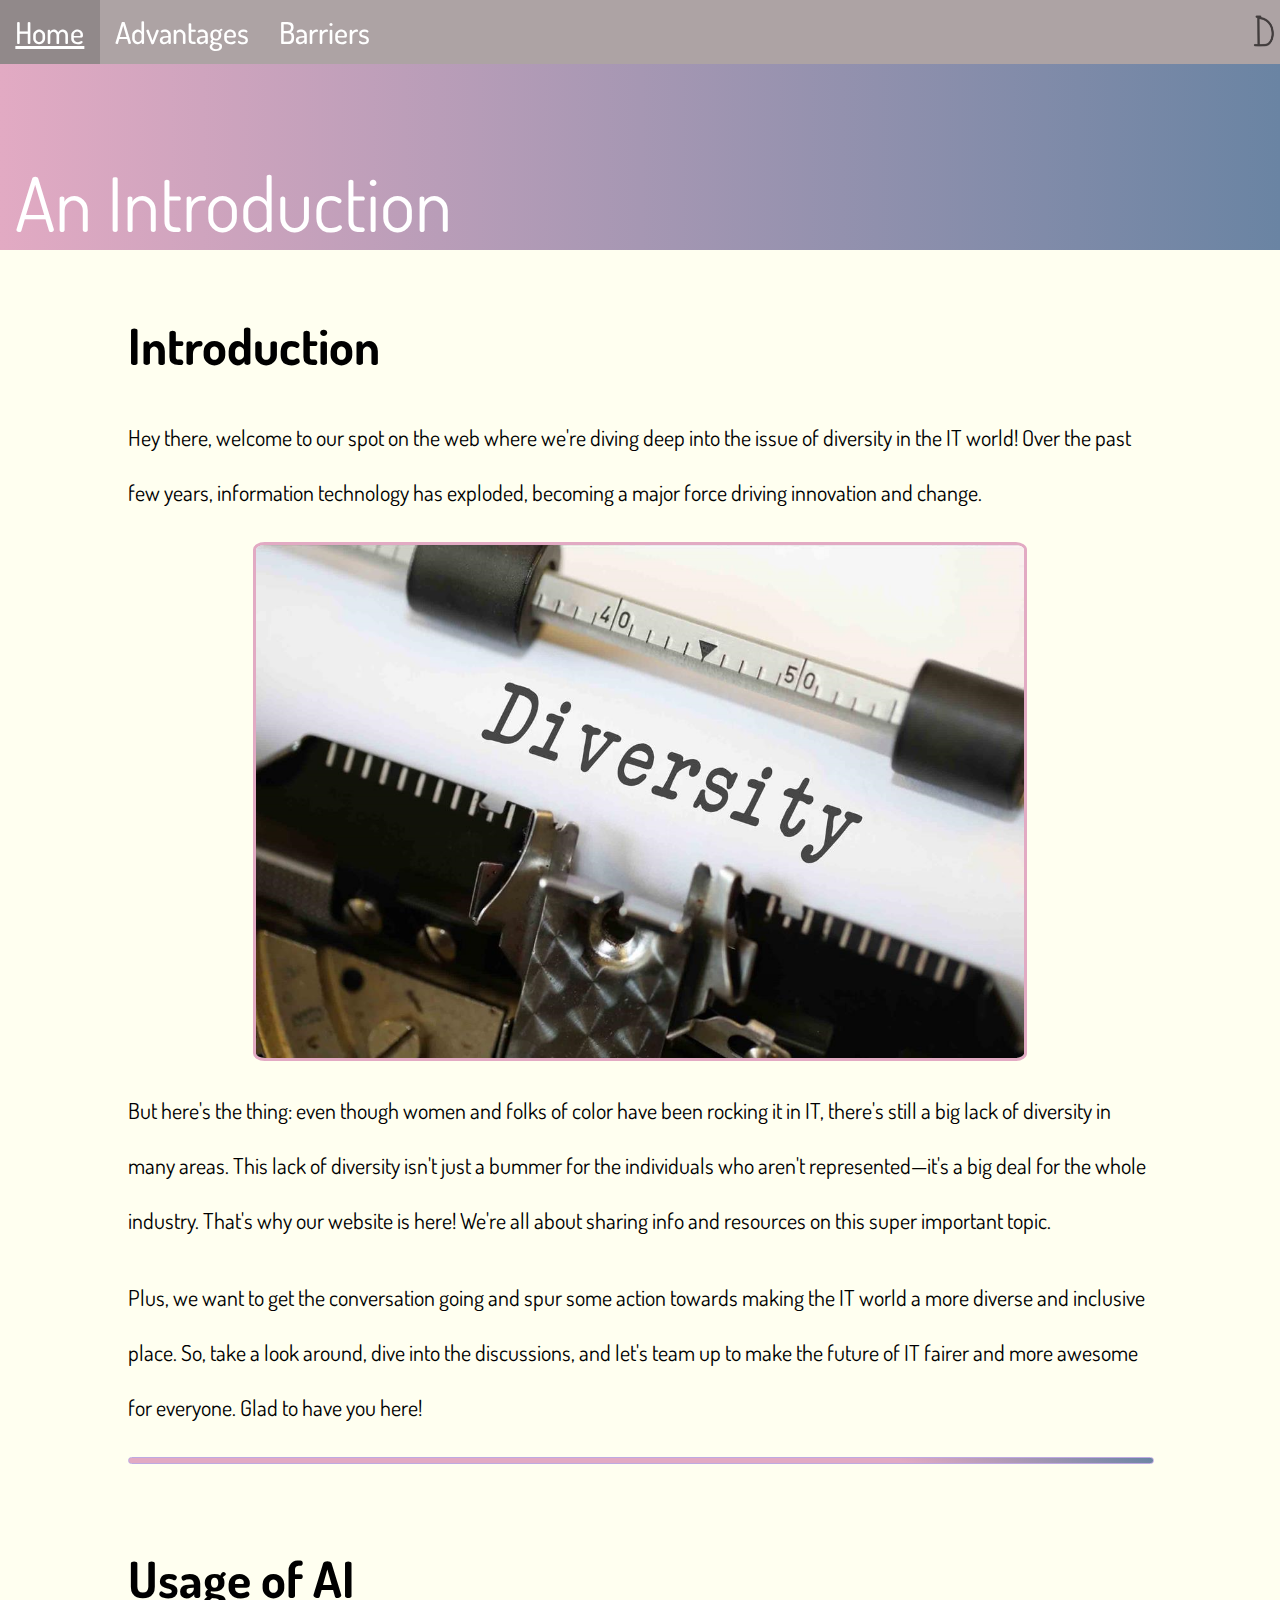
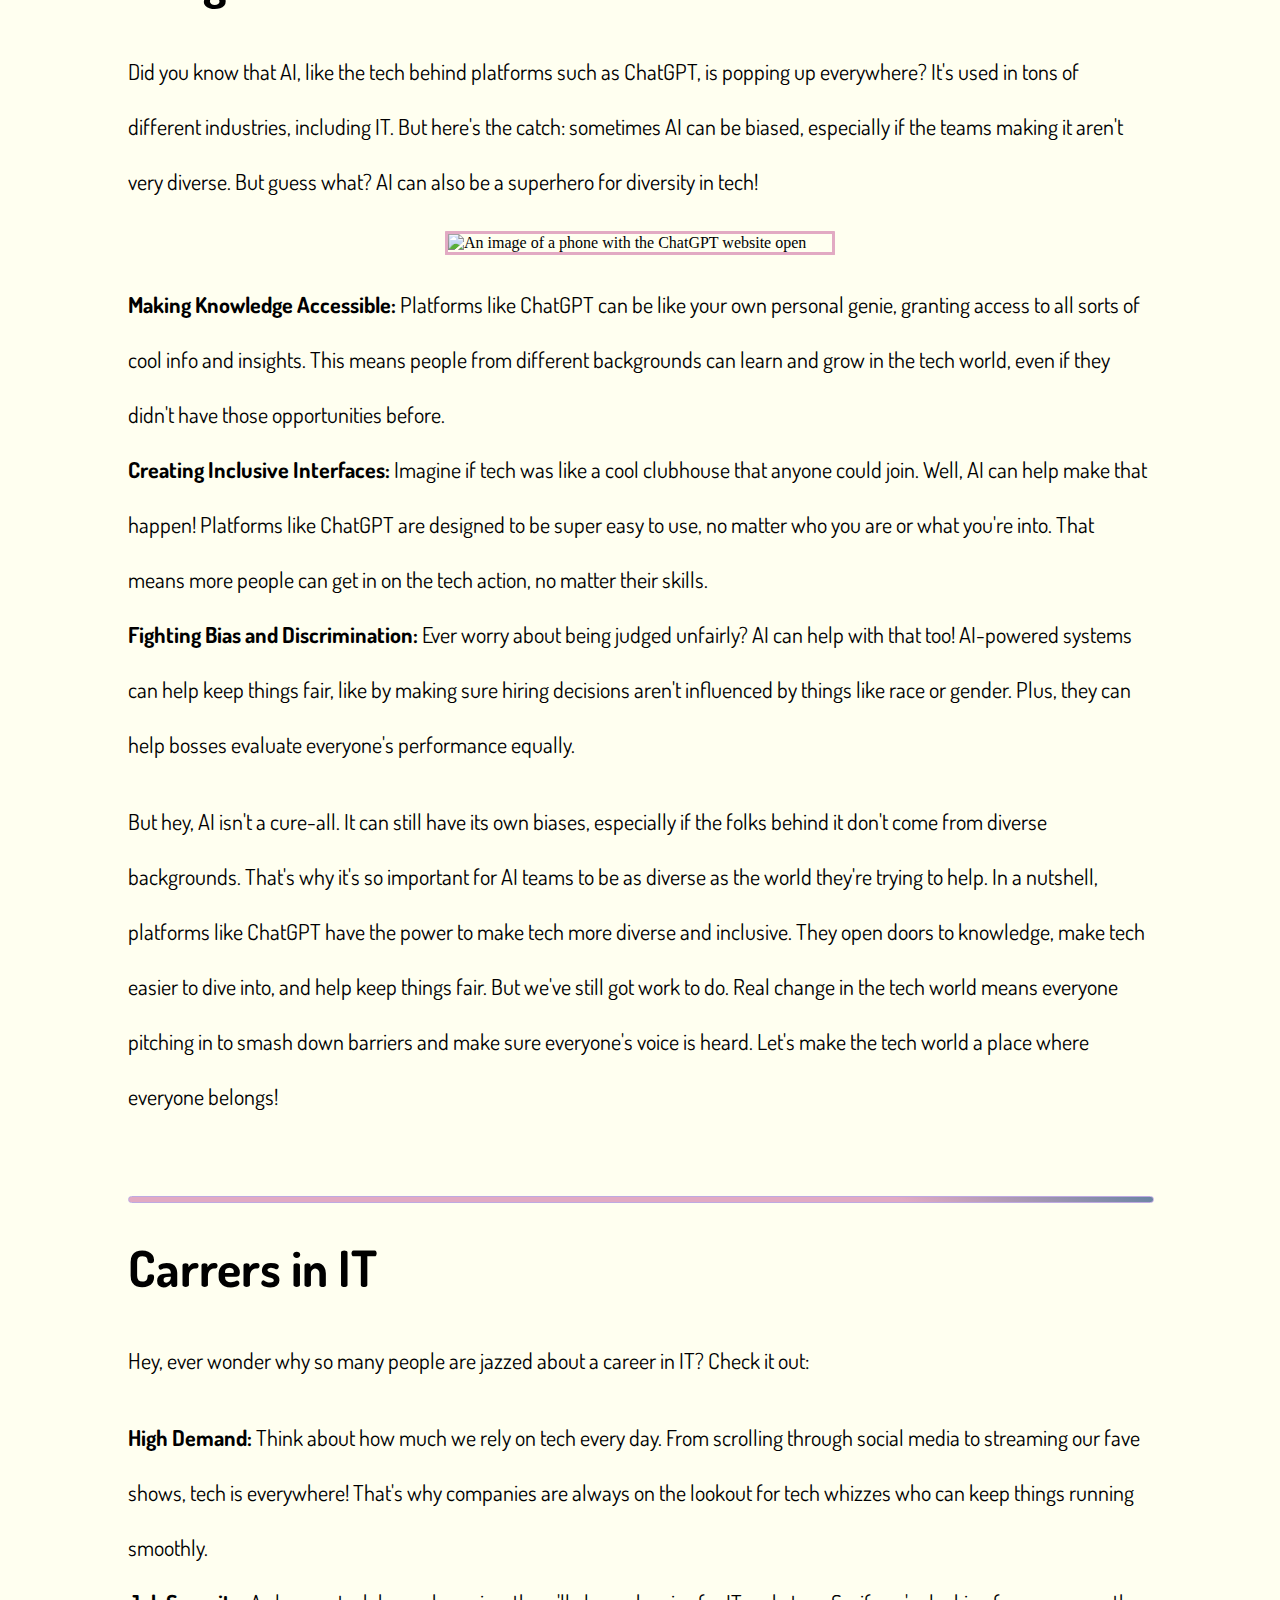
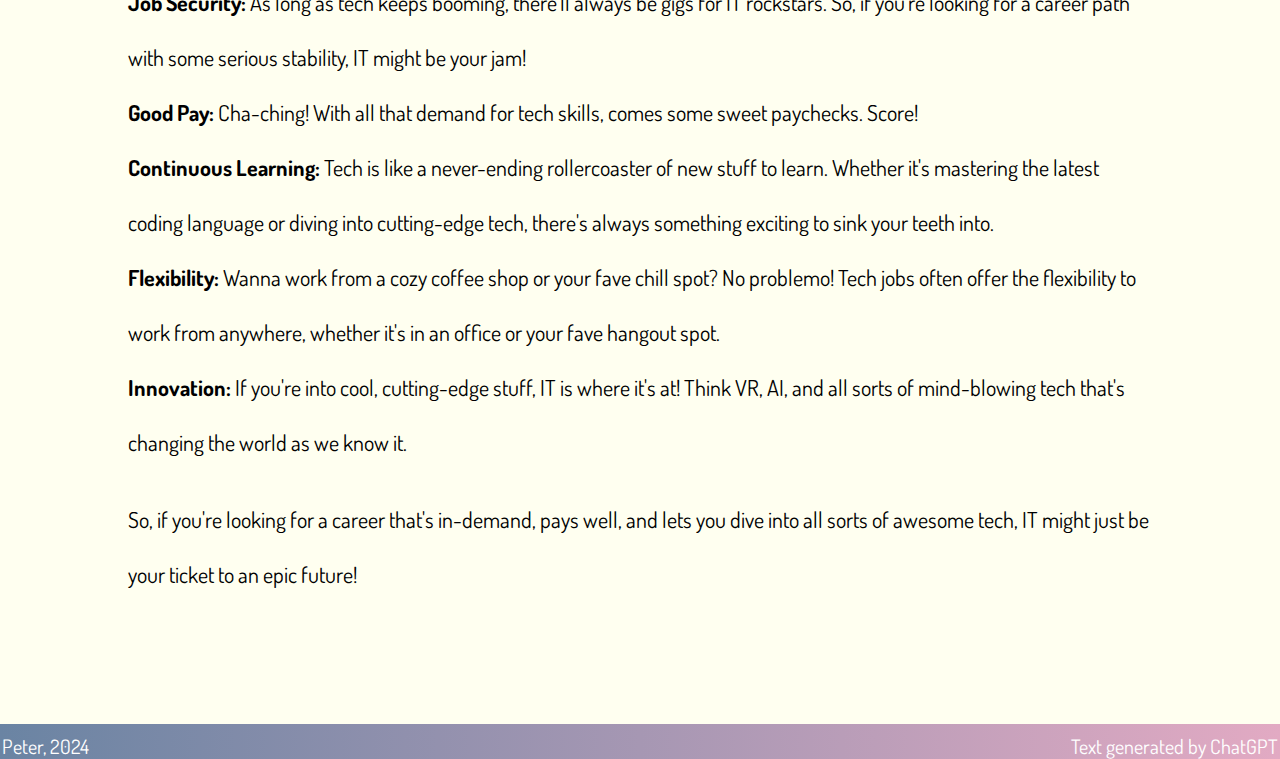
==== html/index.html @ 15fb4ce0 "Added some images" ====
<!DOCTYPE html>
<html lang="en">
<head>
    <meta charset="utf-8">
    <meta name="viewport" content="width=device-width, initial-scale=1">
    <title>Diversity</title>
    <meta name="description" content="Diversity in IT/Home Page">
    <link rel="stylesheet" href="https://cdnjs.cloudflare.com/ajax/libs/font-awesome/6.5.1/css/all.min.css">
    <link rel="stylesheet" href="https://cdnjs.cloudflare.com/ajax/libs/animate.css/4.1.1/animate.min.css">
    <link rel="stylesheet" href="../Lib/Hover-master/css/hover-min.css">
    <link rel="stylesheet" href="../css/index.css">
    <link rel="stylesheet" href="../css/navbar.css"> 
    <link rel="preconnect" href="https://fonts.googleapis.com">
    <link rel="preconnect" href="https://fonts.gstatic.com" crossorigin>
    <link href="https://fonts.googleapis.com/css2?family=Dosis:wght@200..800&display=swap" rel="stylesheet">
    <link rel="icon" type="image/x-icon" href="../images/Logo.png">
</head>
<body>
    <input id="open-nav" type="checkbox">
    <ul id="navbar">
        <li class="hvr-rectangle-out"><a class="active" href="#">Home</a></li>
        <li class="hvr-rectangle-out"><a href="advantages.html">Advantages</a></li>
        <li class="hvr-rectangle-out"><a href="barriers.html">Barriers</a></li>
        <li><img class="logo" alt="logo" src="../images/Logo.png"></li>
    </ul>
    <label for="open-nav" class="nav-btn"><i class="fa-solid fa-bars hamburger-icon"></i></label>
    <a href="#"><i class="fa-solid fa-arrows-up-to-line top-btn"></i></a>
    <div class="hero">
        <span class="hero-text">An Introduction</span>
    </div>
    <div class="text">
        <div class="intro">
            <h1>Introduction</h1>
            <p>Hey there, welcome to our spot on the web where we're diving deep into the issue of diversity in the IT world! 
            Over the past few years, information technology has exploded, becoming a major force driving innovation and change.</p> 
            <img src="../images/diversity.png" class="img1" alt="Typewriter with a piece of paper that has the words Diversity printed on it">
            <p>
            But here's the thing: even though women and folks of color have been rocking it in IT, there's still a big lack of diversity in many areas. This lack of diversity isn't just a bummer for the individuals who aren't represented—it's a big deal for the whole industry. That's why our website is here! We're all about sharing info and resources on this super important topic. 
            </p>
            <p>
            Plus, we want to get the conversation going and spur some action towards making the IT world a more diverse and inclusive place. 
            So, take a look around, dive into the discussions, and let's team up to make the future of IT fairer and more awesome for everyone. Glad to have you here!</p>
        </div>  
        <div class="sepline"></div>
        <div class="p2">
            <img src="../images/chat_gpt.jpg" class="img2" alt="An image of a phone with the ChatGPT website open">
            <div class="p2text">
                <h1>Usage of AI</h1>
                <p>Did you know that AI, like the tech behind platforms such as ChatGPT, is popping up everywhere? It's used in tons of different industries, including IT. But here's the catch: sometimes AI can be biased, especially if the teams making it aren't very diverse. But guess what? AI can also be a superhero for diversity in tech!
                </p>
                <img src="../images/chat_gpt.jpg" class="img2text" alt="An image of a phone with the ChatGPT website open">
                <p>
                <b>Making Knowledge Accessible:</b> Platforms like ChatGPT can be like your own personal genie, granting access to all sorts of cool info and insights. This means people from different backgrounds can learn and grow in the tech world, even if they didn't have those opportunities before.<br>
                <b>Creating Inclusive Interfaces:</b> Imagine if tech was like a cool clubhouse that anyone could join. Well, AI can help make that happen! Platforms like ChatGPT are designed to be super easy to use, no matter who you are or what you're into. That means more people can get in on the tech action, no matter their skills.<br>
                <b>Fighting Bias and Discrimination:</b> Ever worry about being judged unfairly? AI can help with that too! AI-powered systems can help keep things fair, like by making sure hiring decisions aren't influenced by things like race or gender. Plus, they can help bosses evaluate everyone's performance equally.
                </p>
                <p>
                But hey, AI isn't a cure-all. It can still have its own biases, especially if the folks behind it don't come from diverse backgrounds. That's why it's so important for AI teams to be as diverse as the world they're trying to help.
                In a nutshell, platforms like ChatGPT have the power to make tech more diverse and inclusive. They open doors to knowledge, make tech easier to dive into, and help keep things fair. But we've still got work to do. Real change in the tech world means everyone pitching in to smash down barriers and make sure everyone's voice is heard. Let's make the tech world a place where everyone belongs!
                </p>
            </div>
        </div>
        <div class="sepline"></div>
        <div class="p3">
            <h1>Carrers in IT</h1>
            <p>Hey, ever wonder why so many people are jazzed about a career in IT? Check it out:
            </p>
            <p>
            <b>High Demand:</b> Think about how much we rely on tech every day. From scrolling through social media to streaming our fave shows, tech is everywhere! That's why companies are always on the lookout for tech whizzes who can keep things running smoothly.<br>
            <b>Job Security:</b> As long as tech keeps booming, there'll always be gigs for IT rockstars. So, if you're looking for a career path with some serious stability, IT might be your jam!<br>
            <b>Good Pay:</b> Cha-ching! With all that demand for tech skills, comes some sweet paychecks. Score!<br>
            <b>Continuous Learning:</b> Tech is like a never-ending rollercoaster of new stuff to learn. Whether it's mastering the latest coding language or diving into cutting-edge tech, there's always something exciting to sink your teeth into.<br>
            <b>Flexibility:</b> Wanna work from a cozy coffee shop or your fave chill spot? No problemo! Tech jobs often offer the flexibility to work from anywhere, whether it's in an office or your fave hangout spot.<br>
            <b>Innovation:</b> If you're into cool, cutting-edge stuff, IT is where it's at! Think VR, AI, and all sorts of mind-blowing tech that's changing the world as we know it.
            </p>
            <p>
            So, if you're looking for a career that's in-demand, pays well, and lets you dive into all sorts of awesome tech, IT might just be your ticket to an epic future!
            </p>
        </div>
    </div>
    <div class="footer">
        <span class="footertxt">Peter, 2024</span>
        <span class="footertxt">Text generated by ChatGPT</span>
    </div>
<script src="../js/navbar.js"></script>
<script src="../js/back.js"></script>
</body>
</html>
---- css/index.css ----
body, html {
    margin: 0;
    scroll-behavior: smooth;
    overflow-x: hidden;
    background-color: #FFFFF0;
    @media (width >= 1000px) {
        padding-top: 0;
    }
}

/* Hero Banner */
.hero {
    display: flex;
    width: 100%;
    margin-bottom: 30px;
    height: 250px;
    background: rgb(226,170,195);
    background: linear-gradient(90deg, rgba(226,170,195,1) 0%, rgba(106,132,163,1) 100%);
    @media (width < 1000px) {
        height: 150px;
    }
}

.hero-text {
    align-self: flex-end;
    margin-left: 15px;
    font-size: 75px;
    font-family: 'Dosis', sans-serif;
    color: white; 
    @media (width < 1000px) {
        font-size: 60px;
    }
}
/* Hero Banner */

.text {
    display: flex;
    flex-direction: column;
    margin-left: 10vw;
    margin-right: 10vw;
    @media (width < 1000px) {
        margin-left: 5vw;
        margin-right: 5vw;
    }
}

.sepline {
    width: 100%;
    height: 5px;
    background: rgb(226,170,195);
    background: linear-gradient(20deg, rgba(226,170,195,1) 0%, rgba(226,170,195,1) 75%, rgba(106,132,163,1) 100%);
    border-width: 1px;
    border-style: solid;
    border-color: rgb(190, 170, 226);
    border-radius: 5px;
}

h1 {
    font-size: 50px;
    font-family: 'Dosis', sans-serif;
    font-weight: 700;
}

p {
    font-size: 22px;
    font-family: 'Dosis', sans-serif;
    line-height: 2.5;
}

.img1 {
    display: block;
    margin: 0 auto;
    width: 60vw;
    border-width: 3px;
    border-style: solid;
    border-color: rgb(226,170,195);
    border-radius: 1.5%;
    @media (width < 1000px) {
        width: 80vw;
    }
}

.p2 {
    display: flex;
    flex-direction: row;
    margin: 50px 0;
}

.img2 {
    background-size: cover;
    width: auto;
    height: 40vw;
    margin: auto 50px auto 0;
    border-width: 3px;
    border-style: solid;
    border-color: rgb(226,170,195);
    border-radius: 1.5%;
    visibility: visible;
    @media (width < 1500px) {
        display: none;
    }
}

.img2text {
    display: none;
    margin: 0 auto;
    width: 30vw;
    border-width: 3px;
    border-style: solid;
    border-color: rgb(226,170,195);
    border-radius: 1.5%;
    @media (width < 1500px) {
        display: block;
    }
    @media (width < 1000px) {
        width: 50vw;
    }
}


/* Top Button */
.top-btn {
    display: block;
    position: fixed;
    color: rgb(126, 124, 124);
    font-size: 30px;
    right: 0;
    bottom: 0;
    opacity: 0;
    margin-bottom: 20px;
    margin-right: 20px;
    pointer-events: none;
    transition: opacity 0.2s ease;
}
/* Top Button */

/* Footer */
.footer {
    display: flex;
    bottom: 0;
    margin-top: 100px;
    width: 100%;
    height: 35px;
    background: rgb(226,170,195);
    background: linear-gradient(270deg, rgba(226,170,195,1) 0%, rgba(106,132,163,1) 100%);
    @media (width < 1000px) {
        height: 30px;
    } 
}

.footertxt {
    align-self: flex-end;
    color: white;
    margin-left: 2px;
    font-size: 20px;
    font-family: 'Dosis', sans-serif;
}

.footertxt:nth-child(2) {
    margin-left: auto;
    margin-right: 2px;
}
/* Footer */
---- css/navbar.css ----
/* Navbar */
ul {
    display: flex;
    list-style-type: none;
    margin: 0;
    padding: 0;
    overflow: hidden;
    background-color: #ada3a4;
    position: fixed;
    top: 0;
    width: 100%;
    height: auto;
    font-size: 30px;
    font-weight: 500;
    font-family: 'Dosis', sans-serif;
    transition: font 0.4s ease, background-color 0.4s ease;
    @media (width < 1000px) {
        display: block;
        list-style-type: none;
        margin: 0;
        padding: 0;
        width: 200px;
        position: fixed;
        height: 100%;
        overflow: hidden;
        font-size: 30px;
        transition: width 0.2s ease;
    }
}

#open-nav {
    display: none;
}

@media (width < 1000px) {
    #open-nav:checked ~ ul {
        width: 0;
    }
}

li {
    float: left;
    @media (width < 1000px) {
        float: none;
    }
}

/* Navbar Hover Colour Fix */
li.hvr-rectangle-out {
    background: transparent;
    display: block;
}

li.hvr-rectangle-out:before {
    background: #91898a;
}
/* Navbar Hover Colour Fix */
  
li a {
    display: block;
    color: white;
    text-align: center;
    text-decoration: none;
    padding: 1vw 1.2vw;
    transition: padding 0.4s ease, color 0.4s ease, background-color 0.4s ease;
    @media (width < 1000px) {
        padding: 16px 8px;
    }
}

li a.active {
    text-decoration: underline;
}

ul.shrink {
    background-color: rgb(173, 163, 164, 0.8);
    font-size: 25px;
    width: 100%;
    height: auto;
    li a {
        padding: 0.6vw 0.8vw;
    }
    /* Navbar Hover Colour Fix */
    li.hvr-rectangle-out {
        background: transparent;
        display: block;
    }
    
    li.hvr-rectangle-out:before {
        background: #dfcdcd;
    }
    /* Navbar Hover Colour Fix */
}

.nav-btn {
    display: none;
    @media (width < 1000px){
        display: block;
        color: white;
        position: fixed; 
        right: 0;
        margin-top: -3px;
        padding: 2vw;
        font-size: 30px;
        transition: color 0.7s ease;
        cursor: pointer;
    }
  }

  .hamburger-icon {
    @media (width < 1000px) {
        animation: backInRight;
        animation-duration: 0.5s;       
    }
}

li:nth-child(4) {
    align-self: center;
    margin-top: 5px;
    margin-left: auto;
    @media (width < 1000px){
        width: 0;
    }
}

.logo {
    width: 2.5vw;
}
/* Navbar */
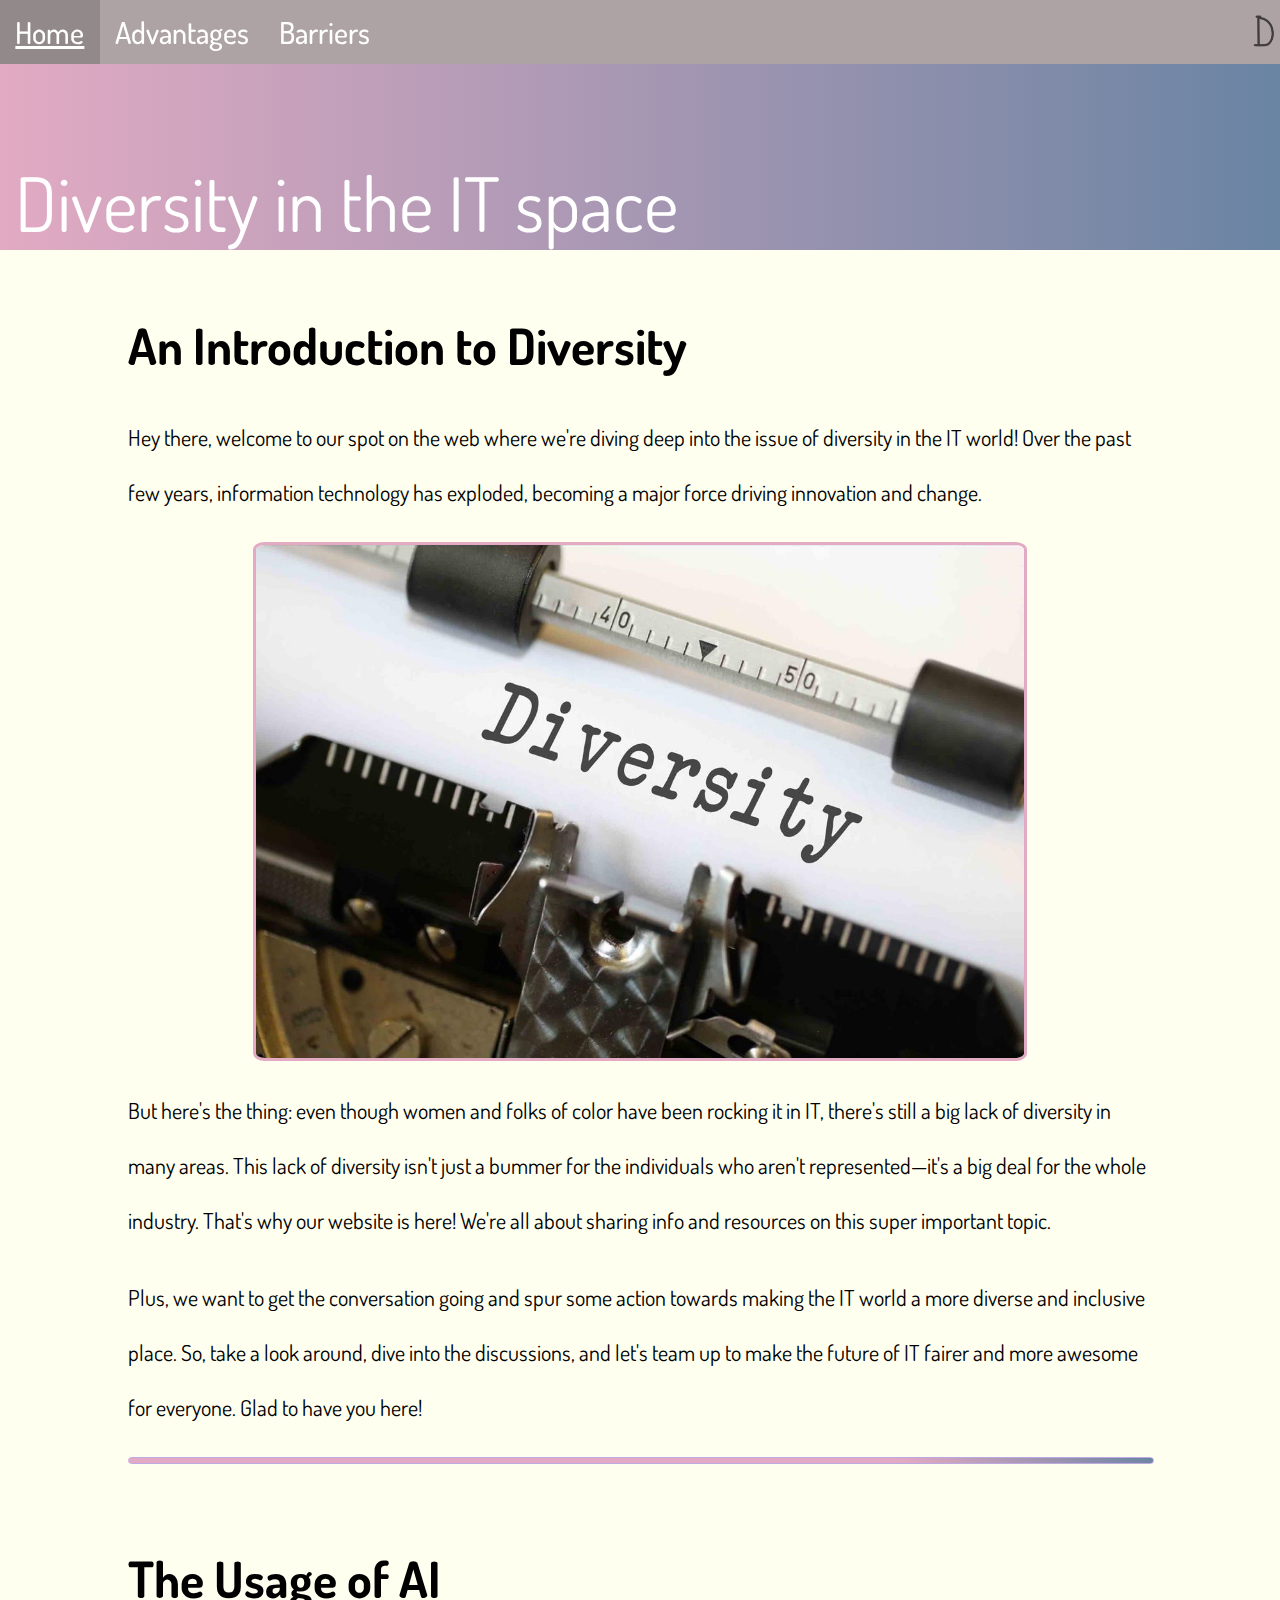
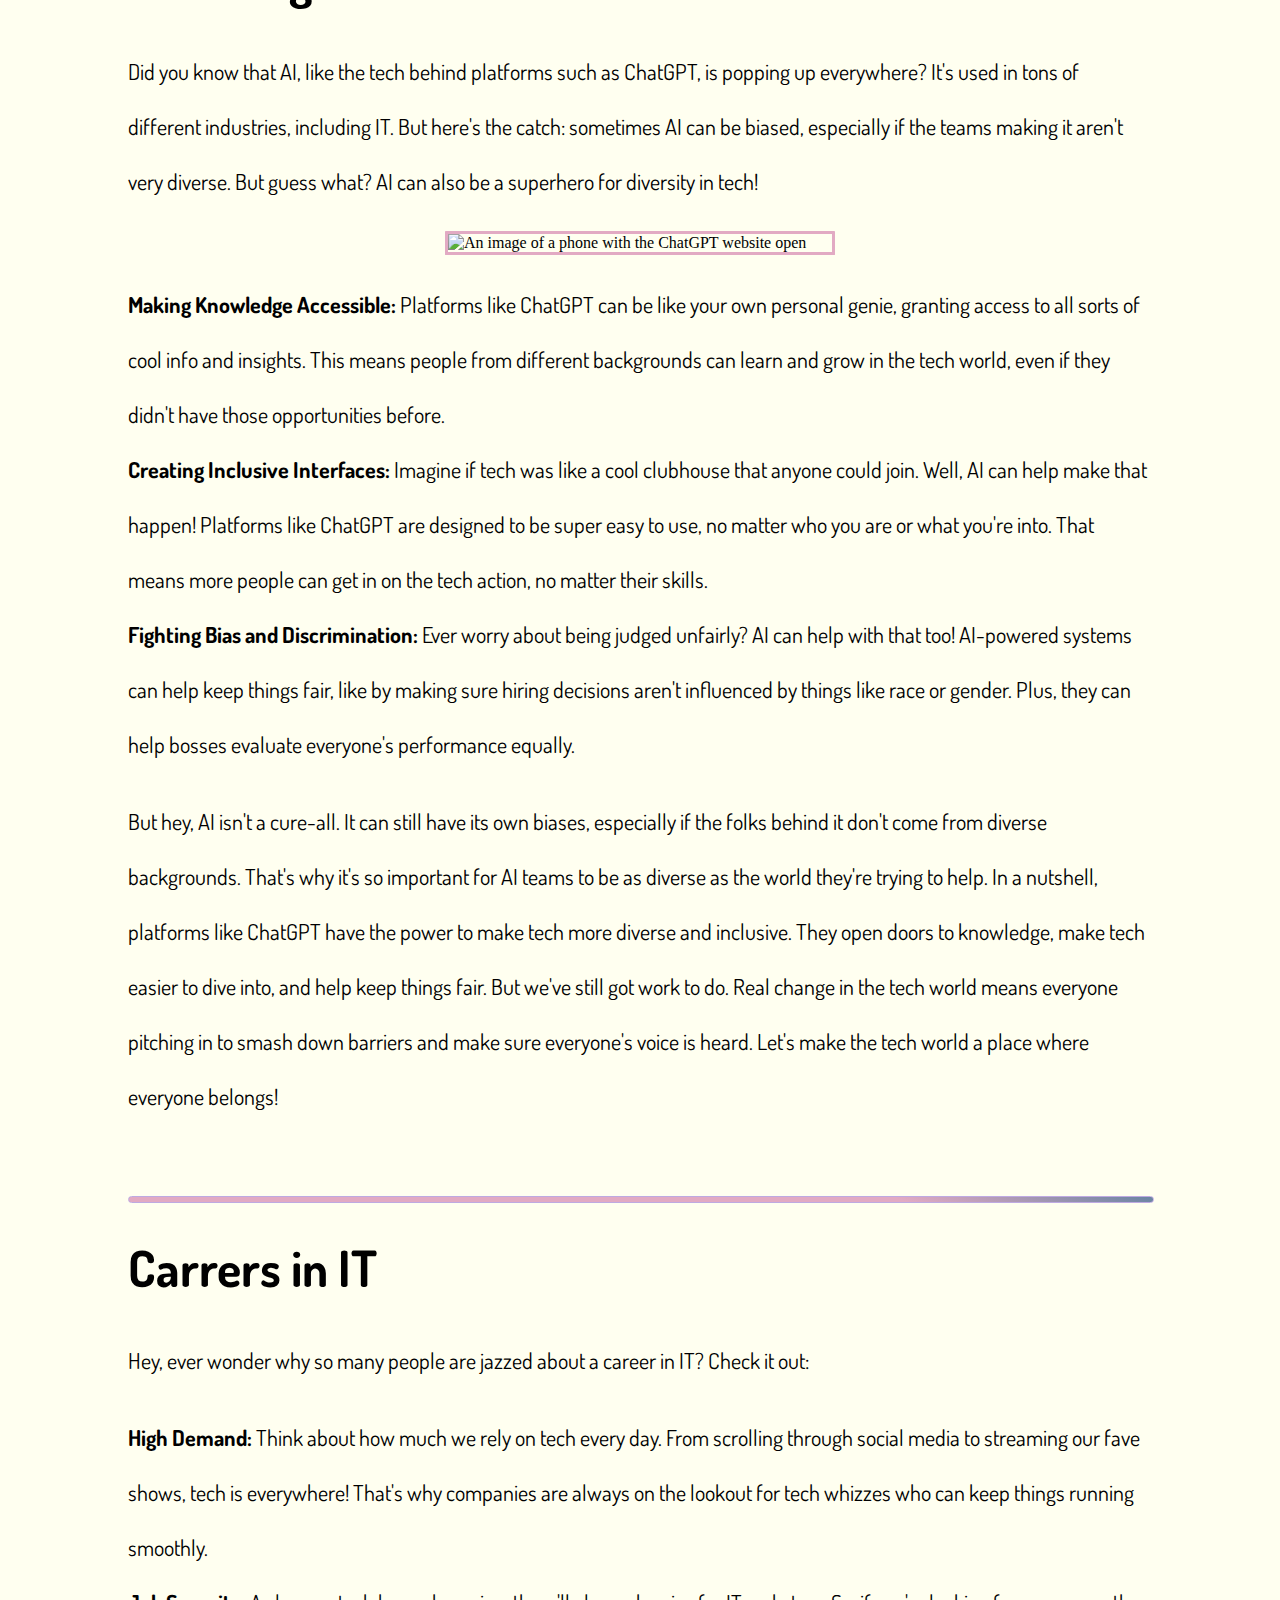
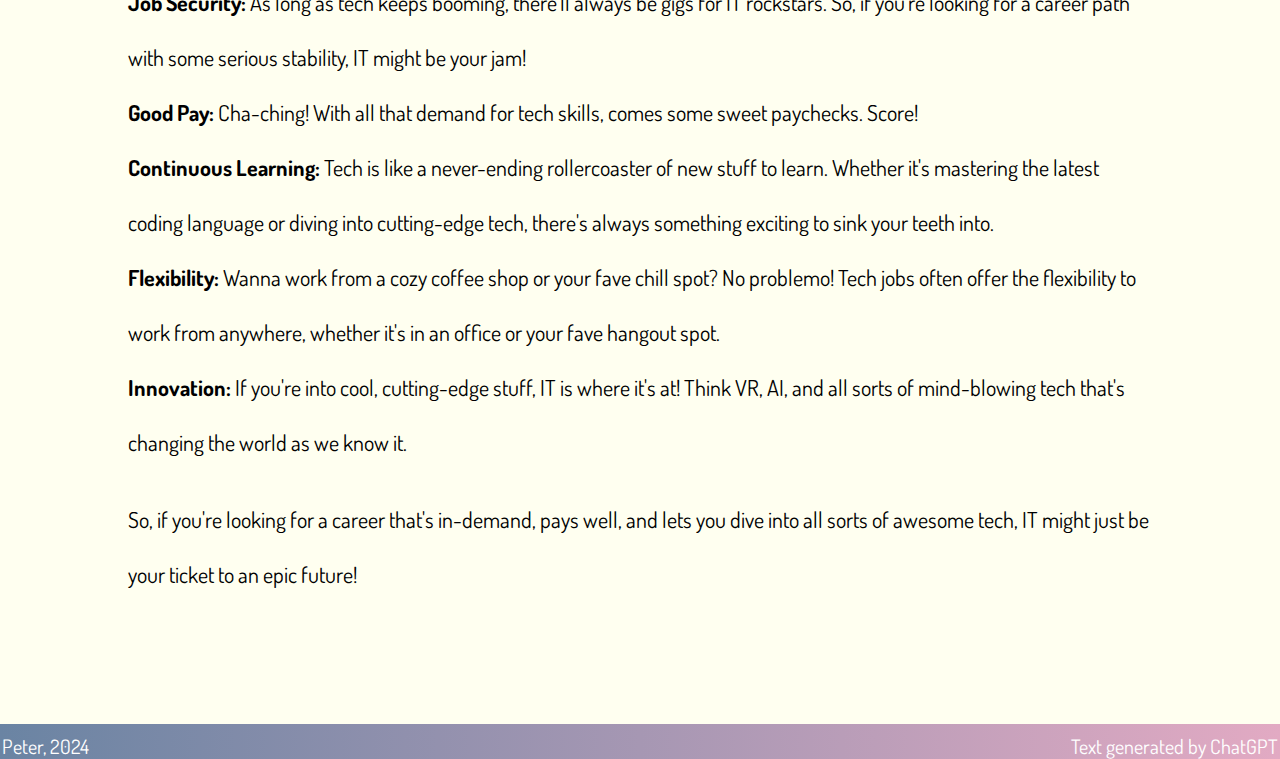
==== commit 023eefbf: "Made the headings more clear" ====
--- a/html/index.html
+++ b/html/index.html
@@ -26,11 +26,11 @@
     <label for="open-nav" class="nav-btn"><i class="fa-solid fa-bars hamburger-icon"></i></label>
     <a href="#"><i class="fa-solid fa-arrows-up-to-line top-btn"></i></a>
     <div class="hero">
-        <span class="hero-text">An Introduction</span>
+        <span class="hero-text">Diversity in the IT space</span>
     </div>
     <div class="text">
         <div class="intro">
-            <h1>Introduction</h1>
+            <h1>An Introduction to Diversity</h1>
             <p>Hey there, welcome to our spot on the web where we're diving deep into the issue of diversity in the IT world! 
             Over the past few years, information technology has exploded, becoming a major force driving innovation and change.</p> 
             <img src="../images/diversity.png" class="img1" alt="Typewriter with a piece of paper that has the words Diversity printed on it">
@@ -45,7 +45,7 @@
         <div class="p2">
             <img src="../images/chat_gpt.jpg" class="img2" alt="An image of a phone with the ChatGPT website open">
             <div class="p2text">
-                <h1>Usage of AI</h1>
+                <h1>The Usage of AI</h1>
                 <p>Did you know that AI, like the tech behind platforms such as ChatGPT, is popping up everywhere? It's used in tons of different industries, including IT. But here's the catch: sometimes AI can be biased, especially if the teams making it aren't very diverse. But guess what? AI can also be a superhero for diversity in tech!
                 </p>
                 <img src="../images/chat_gpt.jpg" class="img2text" alt="An image of a phone with the ChatGPT website open">
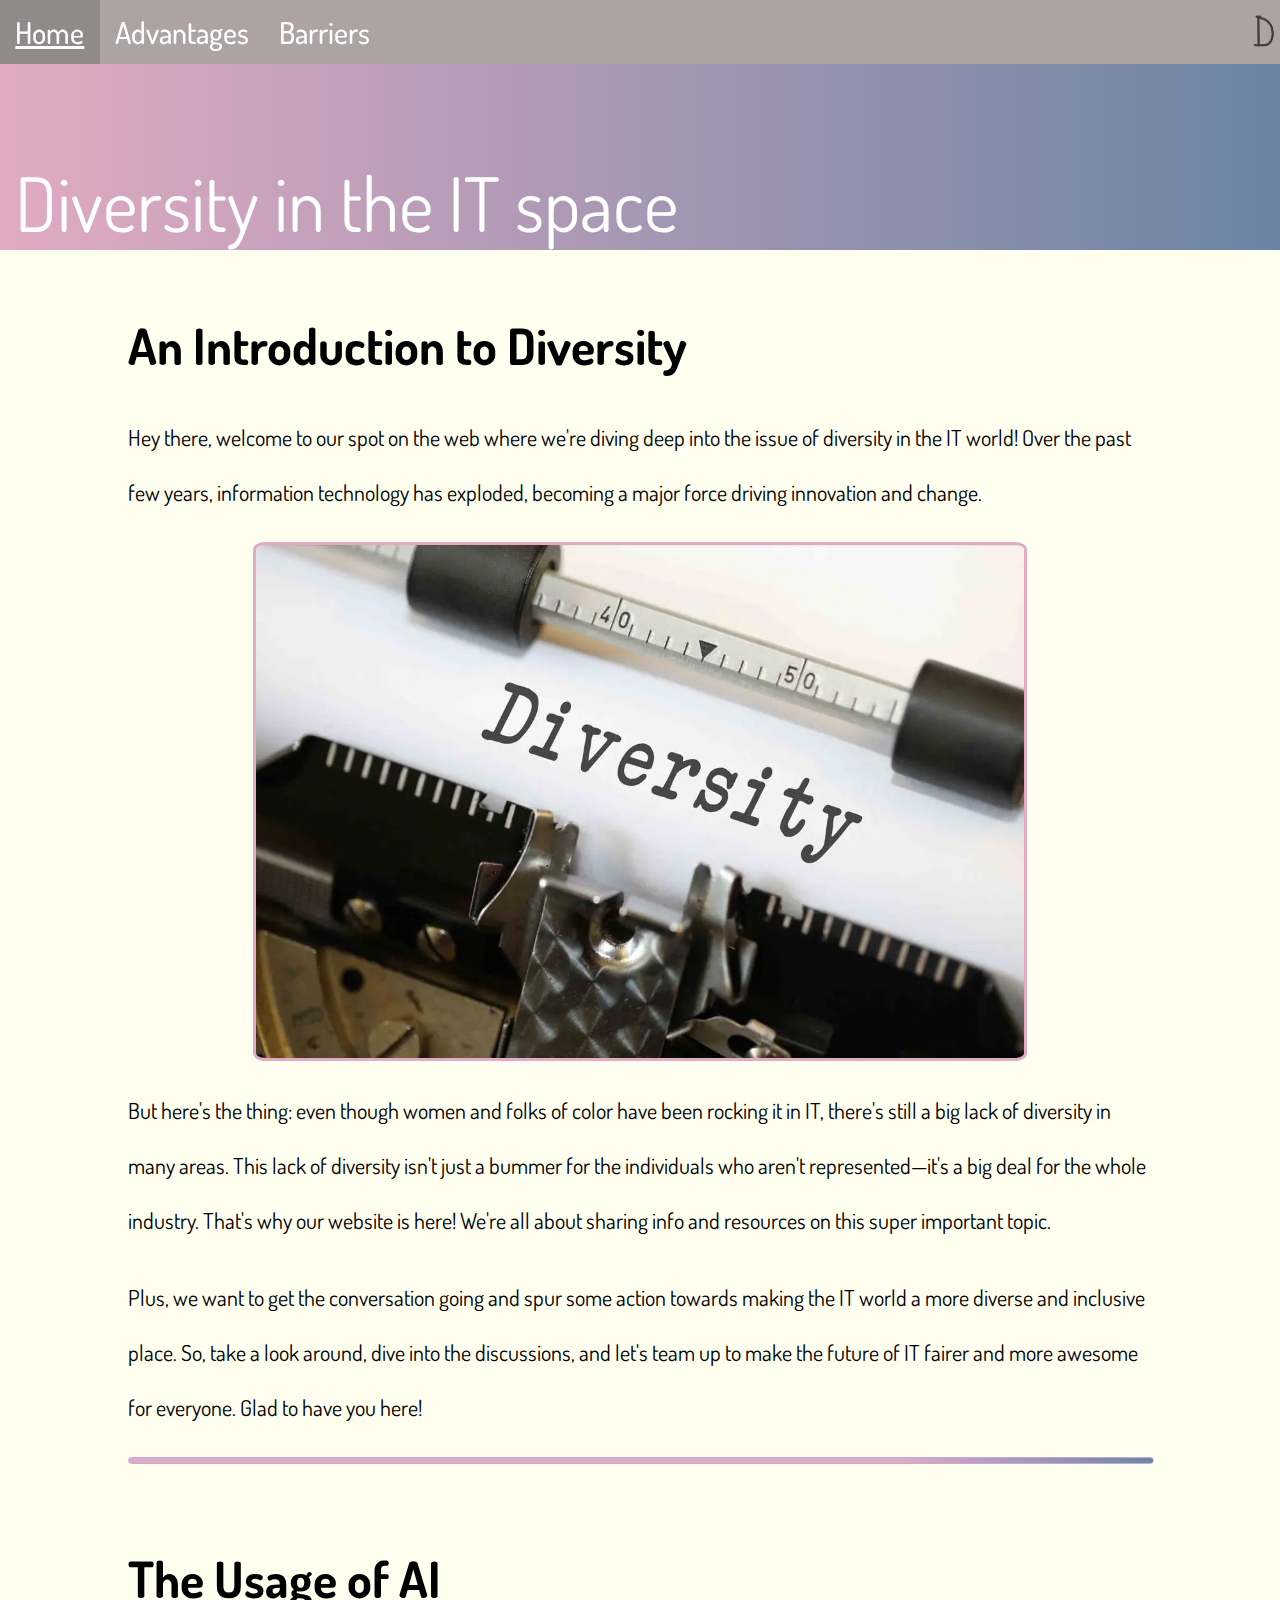
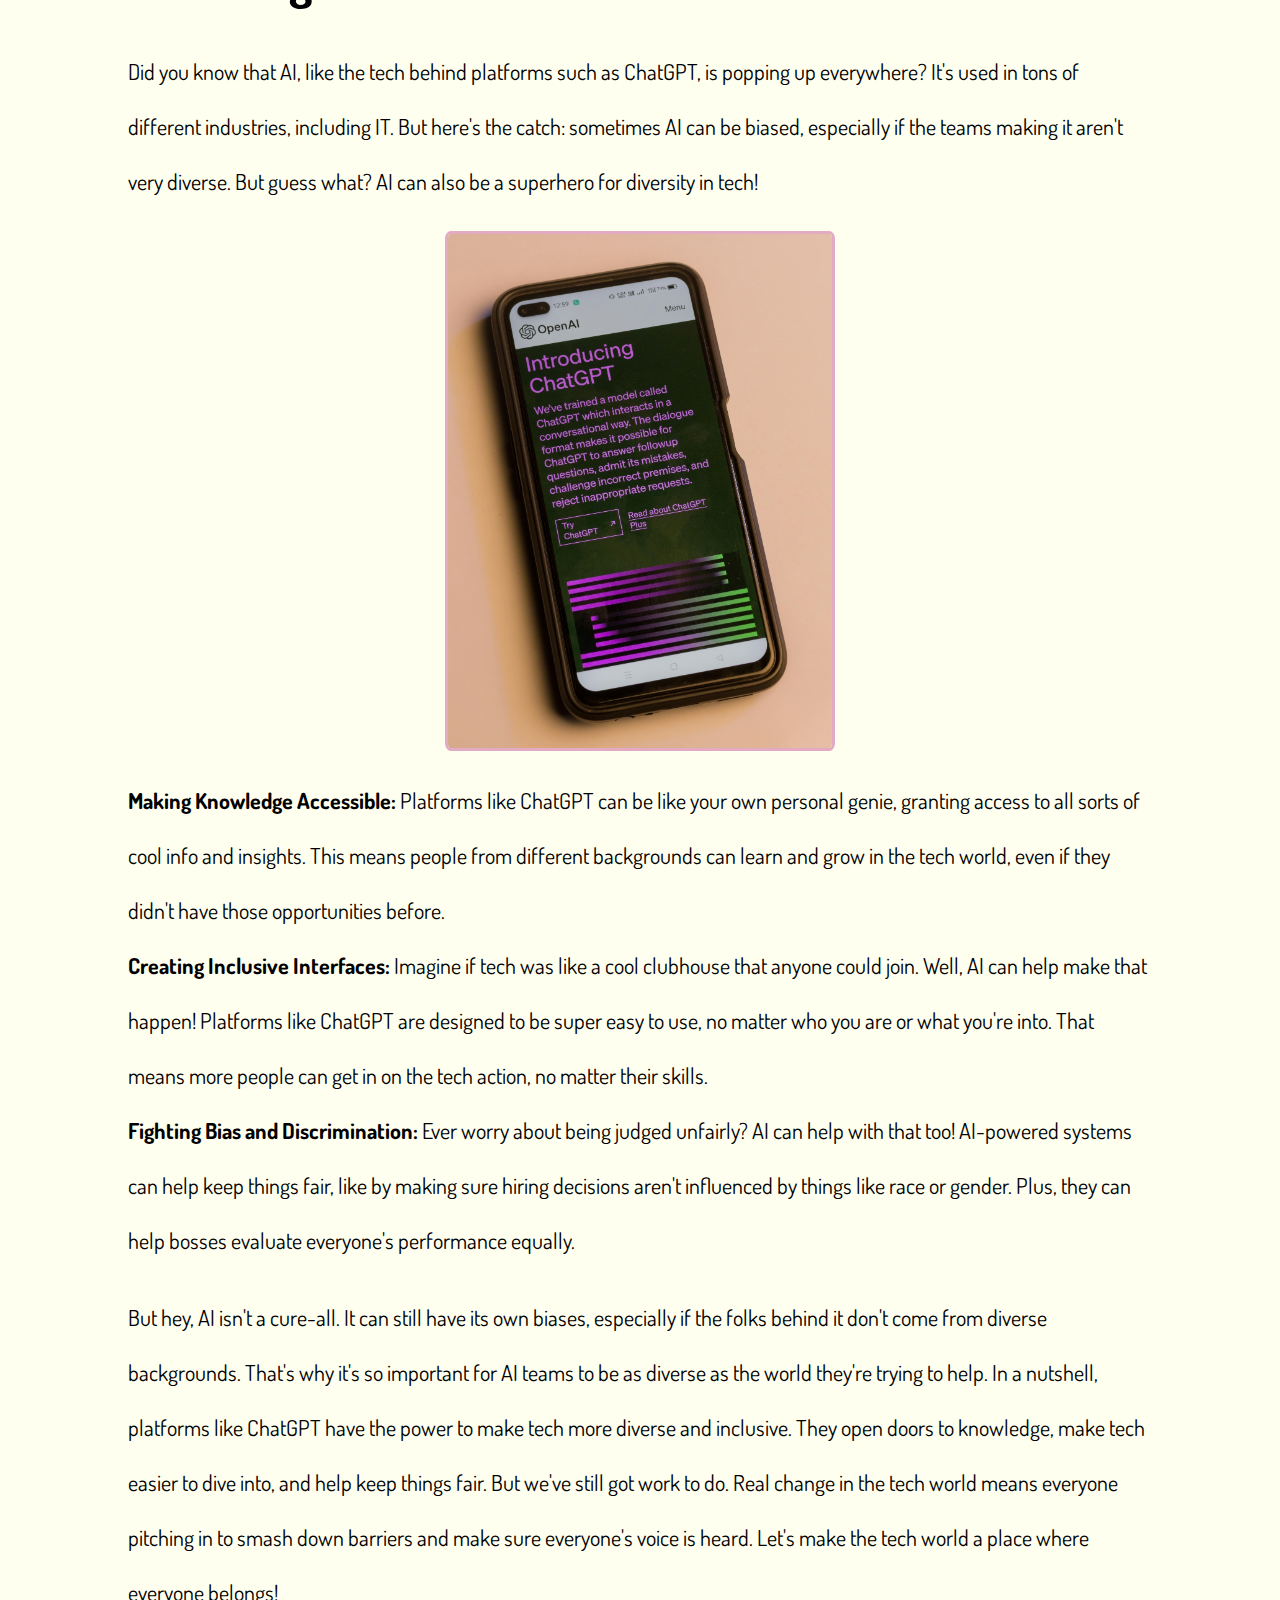
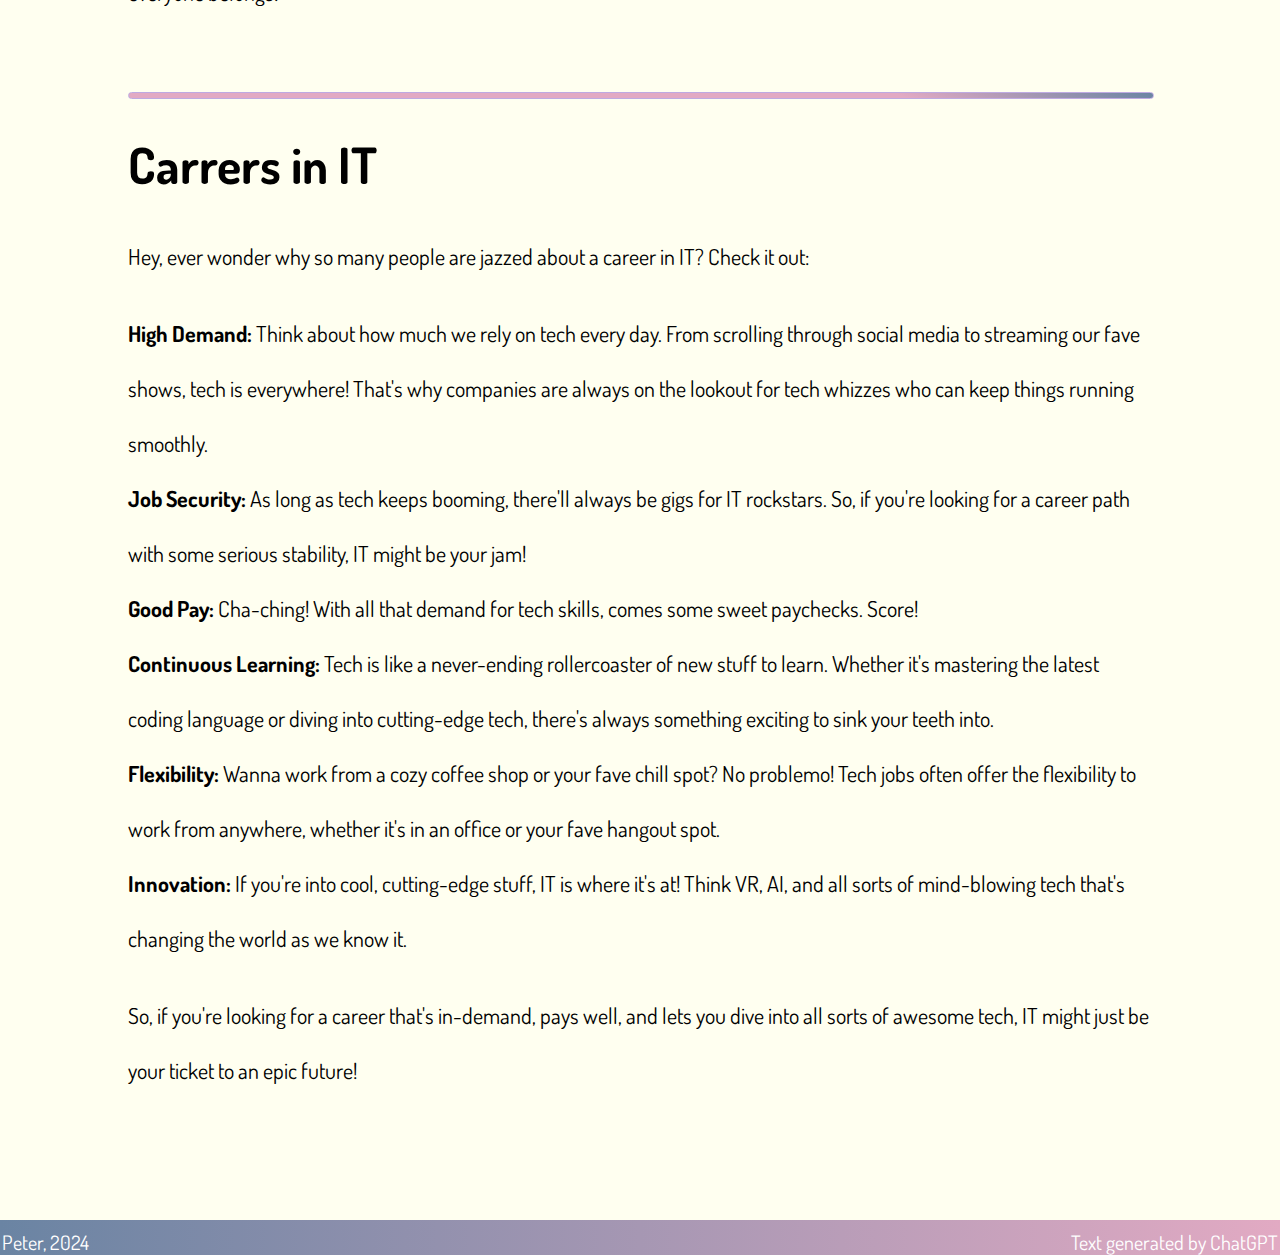
==== commit 63ab9d78: "Changed images to webp format" ====
--- a/html/index.html
+++ b/html/index.html
@@ -21,7 +21,7 @@
         <li class="hvr-rectangle-out"><a class="active" href="#">Home</a></li>
         <li class="hvr-rectangle-out"><a href="advantages.html">Advantages</a></li>
         <li class="hvr-rectangle-out"><a href="barriers.html">Barriers</a></li>
-        <li><img class="logo" alt="logo" src="../images/Logo.png"></li>
+        <li><img class="logo" alt="logo" src="../images/Logo.webp"></li>
     </ul>
     <label for="open-nav" class="nav-btn"><i class="fa-solid fa-bars hamburger-icon"></i></label>
     <a href="#"><i class="fa-solid fa-arrows-up-to-line top-btn"></i></a>
@@ -33,7 +33,7 @@
             <h1>An Introduction to Diversity</h1>
             <p>Hey there, welcome to our spot on the web where we're diving deep into the issue of diversity in the IT world! 
             Over the past few years, information technology has exploded, becoming a major force driving innovation and change.</p> 
-            <img src="../images/diversity.png" class="img1" alt="Typewriter with a piece of paper that has the words Diversity printed on it">
+            <img src="../images/diversity.webp" class="img1" alt="Typewriter with a piece of paper that has the words Diversity printed on it">
             <p>
             But here's the thing: even though women and folks of color have been rocking it in IT, there's still a big lack of diversity in many areas. This lack of diversity isn't just a bummer for the individuals who aren't represented—it's a big deal for the whole industry. That's why our website is here! We're all about sharing info and resources on this super important topic. 
             </p>
@@ -43,12 +43,12 @@
         </div>  
         <div class="sepline"></div>
         <div class="p2">
-            <img src="../images/chat_gpt.jpg" class="img2" alt="An image of a phone with the ChatGPT website open">
+            <img src="../images/chat_gpt.webp" class="img2" alt="An image of a phone with the ChatGPT website open">
             <div class="p2text">
                 <h1>The Usage of AI</h1>
                 <p>Did you know that AI, like the tech behind platforms such as ChatGPT, is popping up everywhere? It's used in tons of different industries, including IT. But here's the catch: sometimes AI can be biased, especially if the teams making it aren't very diverse. But guess what? AI can also be a superhero for diversity in tech!
                 </p>
-                <img src="../images/chat_gpt.jpg" class="img2text" alt="An image of a phone with the ChatGPT website open">
+                <img src="../images/chat_gpt.webp" class="img2text" alt="An image of a phone with the ChatGPT website open">
                 <p>
                 <b>Making Knowledge Accessible:</b> Platforms like ChatGPT can be like your own personal genie, granting access to all sorts of cool info and insights. This means people from different backgrounds can learn and grow in the tech world, even if they didn't have those opportunities before.<br>
                 <b>Creating Inclusive Interfaces:</b> Imagine if tech was like a cool clubhouse that anyone could join. Well, AI can help make that happen! Platforms like ChatGPT are designed to be super easy to use, no matter who you are or what you're into. That means more people can get in on the tech action, no matter their skills.<br>
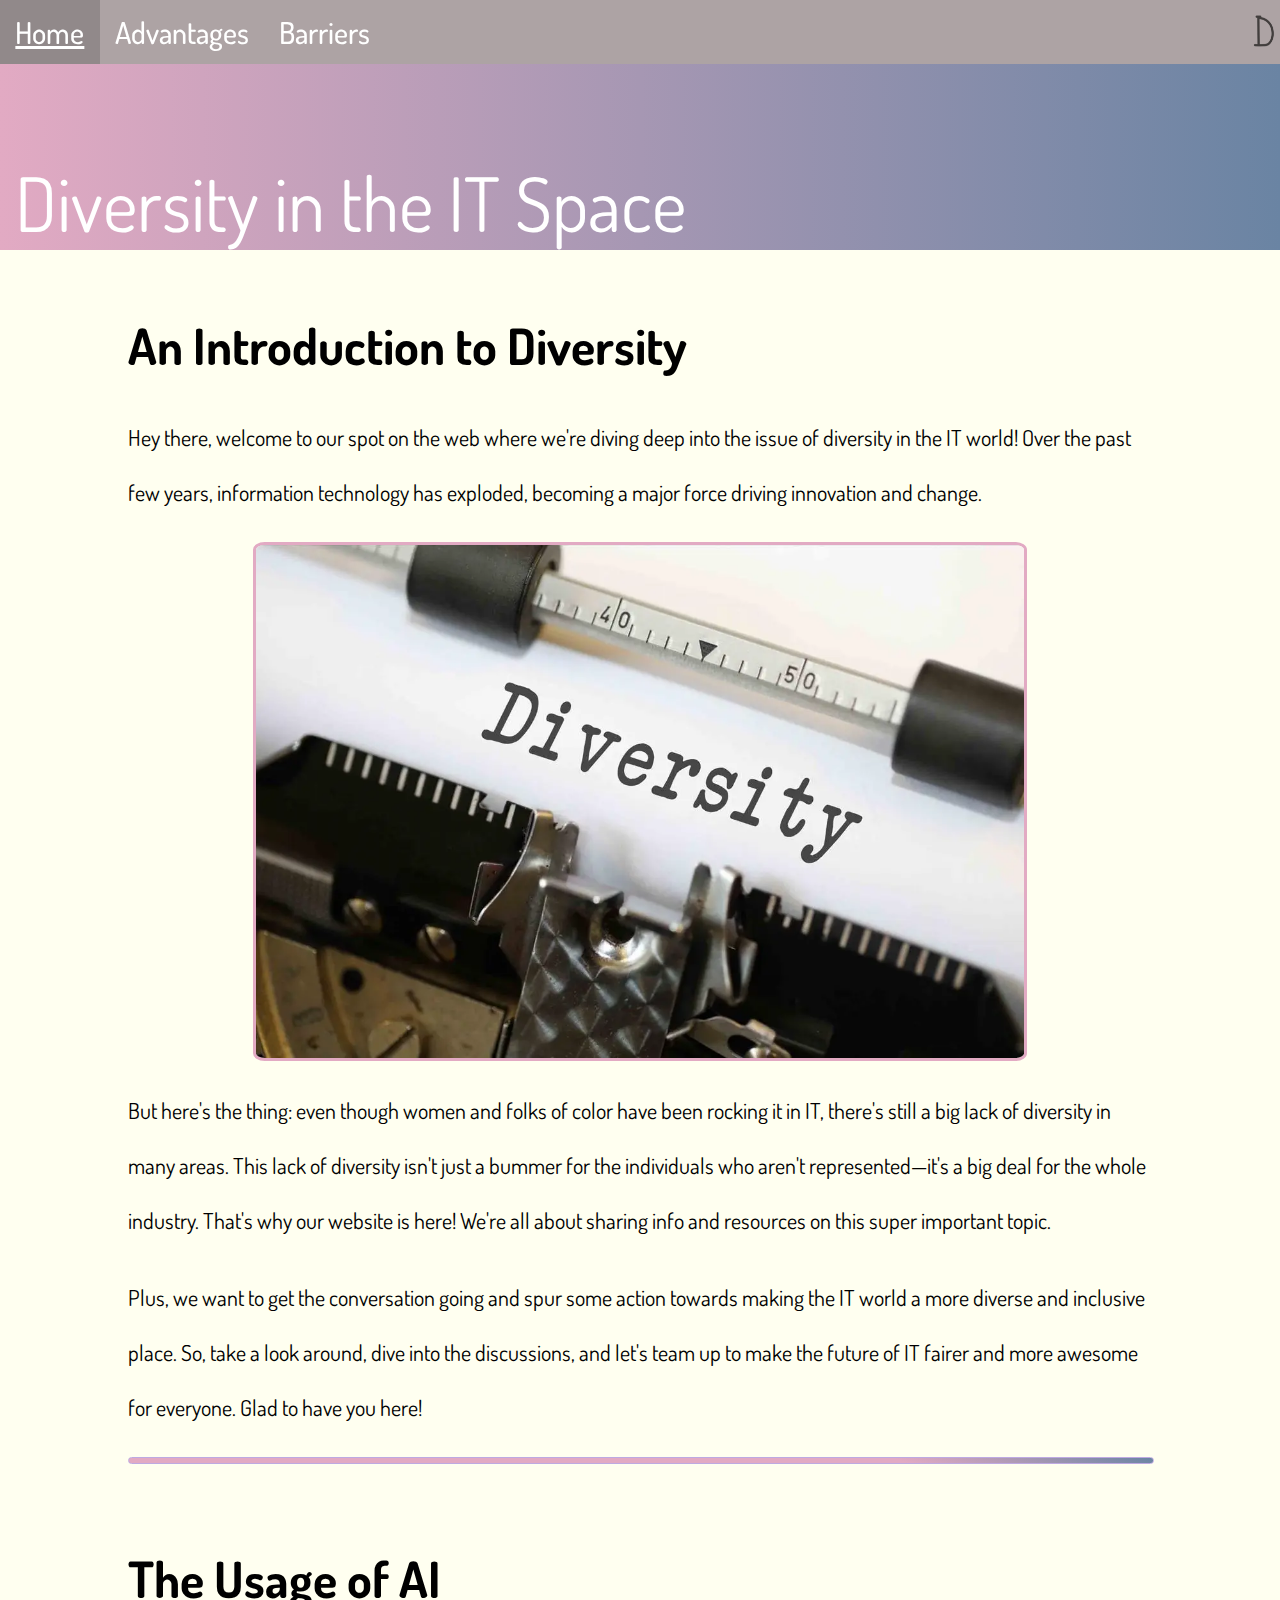
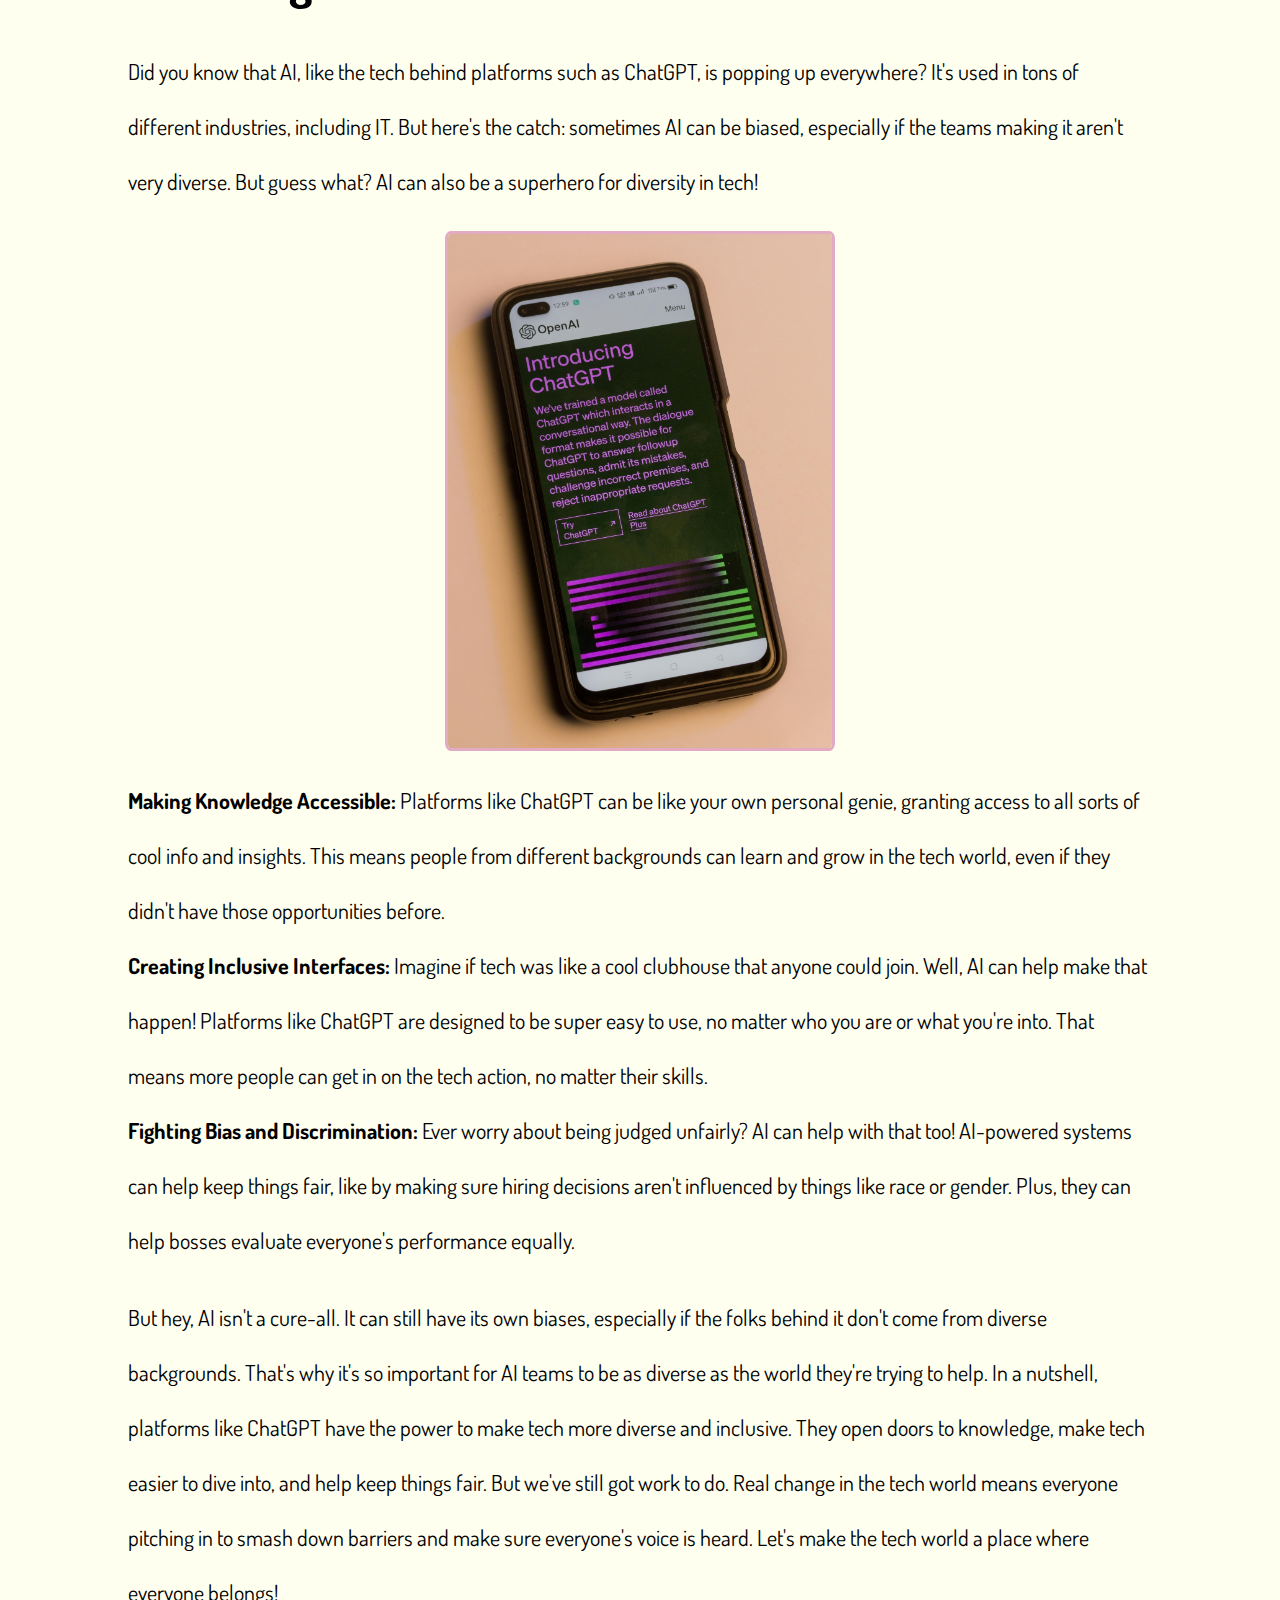
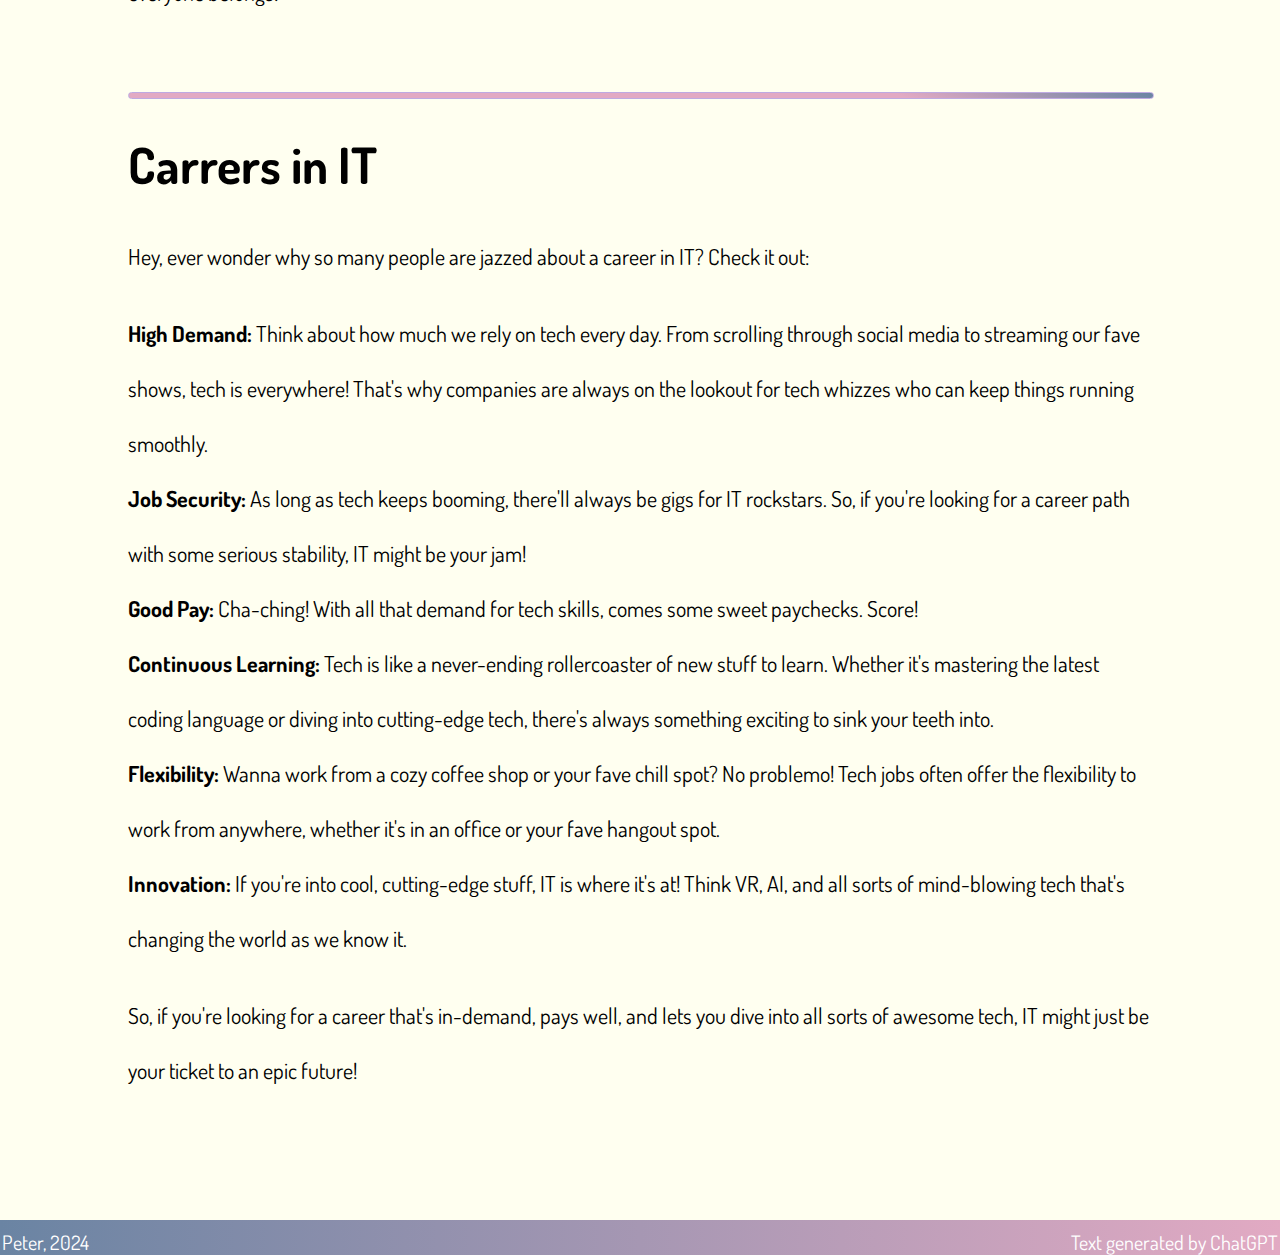
==== commit d5bca398: "Changed a letter to a capital" ====
--- a/html/index.html
+++ b/html/index.html
@@ -26,14 +26,14 @@
     <label for="open-nav" class="nav-btn"><i class="fa-solid fa-bars hamburger-icon"></i></label>
     <a href="#"><i class="fa-solid fa-arrows-up-to-line top-btn"></i></a>
     <div class="hero">
-        <span class="hero-text">Diversity in the IT space</span>
+        <span class="hero-text">Diversity in the IT Space</span>
     </div>
     <div class="text">
         <div class="intro">
             <h1>An Introduction to Diversity</h1>
             <p>Hey there, welcome to our spot on the web where we're diving deep into the issue of diversity in the IT world! 
             Over the past few years, information technology has exploded, becoming a major force driving innovation and change.</p> 
-            <img src="../images/diversity.webp" class="img1" alt="Typewriter with a piece of paper that has the words Diversity printed on it">
+            <img src="../images/diversity.webp" class="img1" alt="Typewriter with a piece of paper that has the word Diversity printed on it">
             <p>
             But here's the thing: even though women and folks of color have been rocking it in IT, there's still a big lack of diversity in many areas. This lack of diversity isn't just a bummer for the individuals who aren't represented—it's a big deal for the whole industry. That's why our website is here! We're all about sharing info and resources on this super important topic. 
             </p>
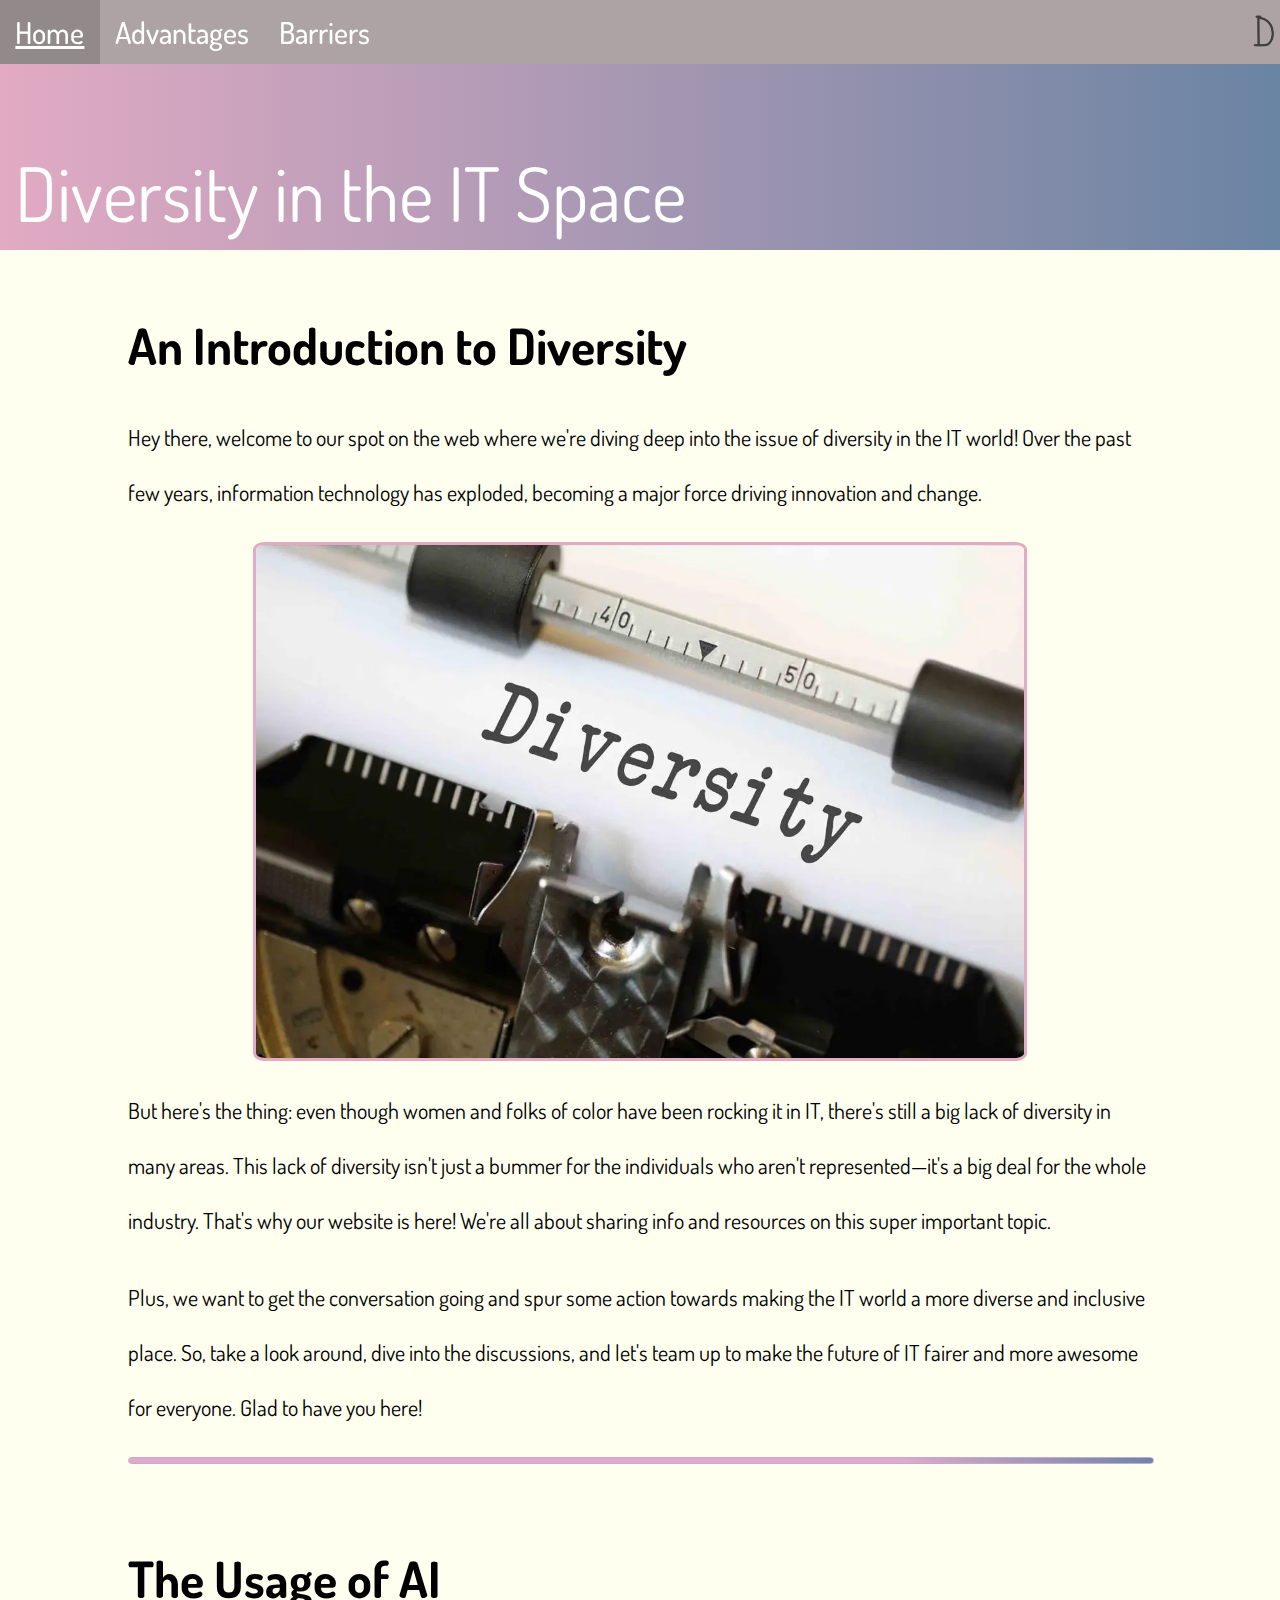
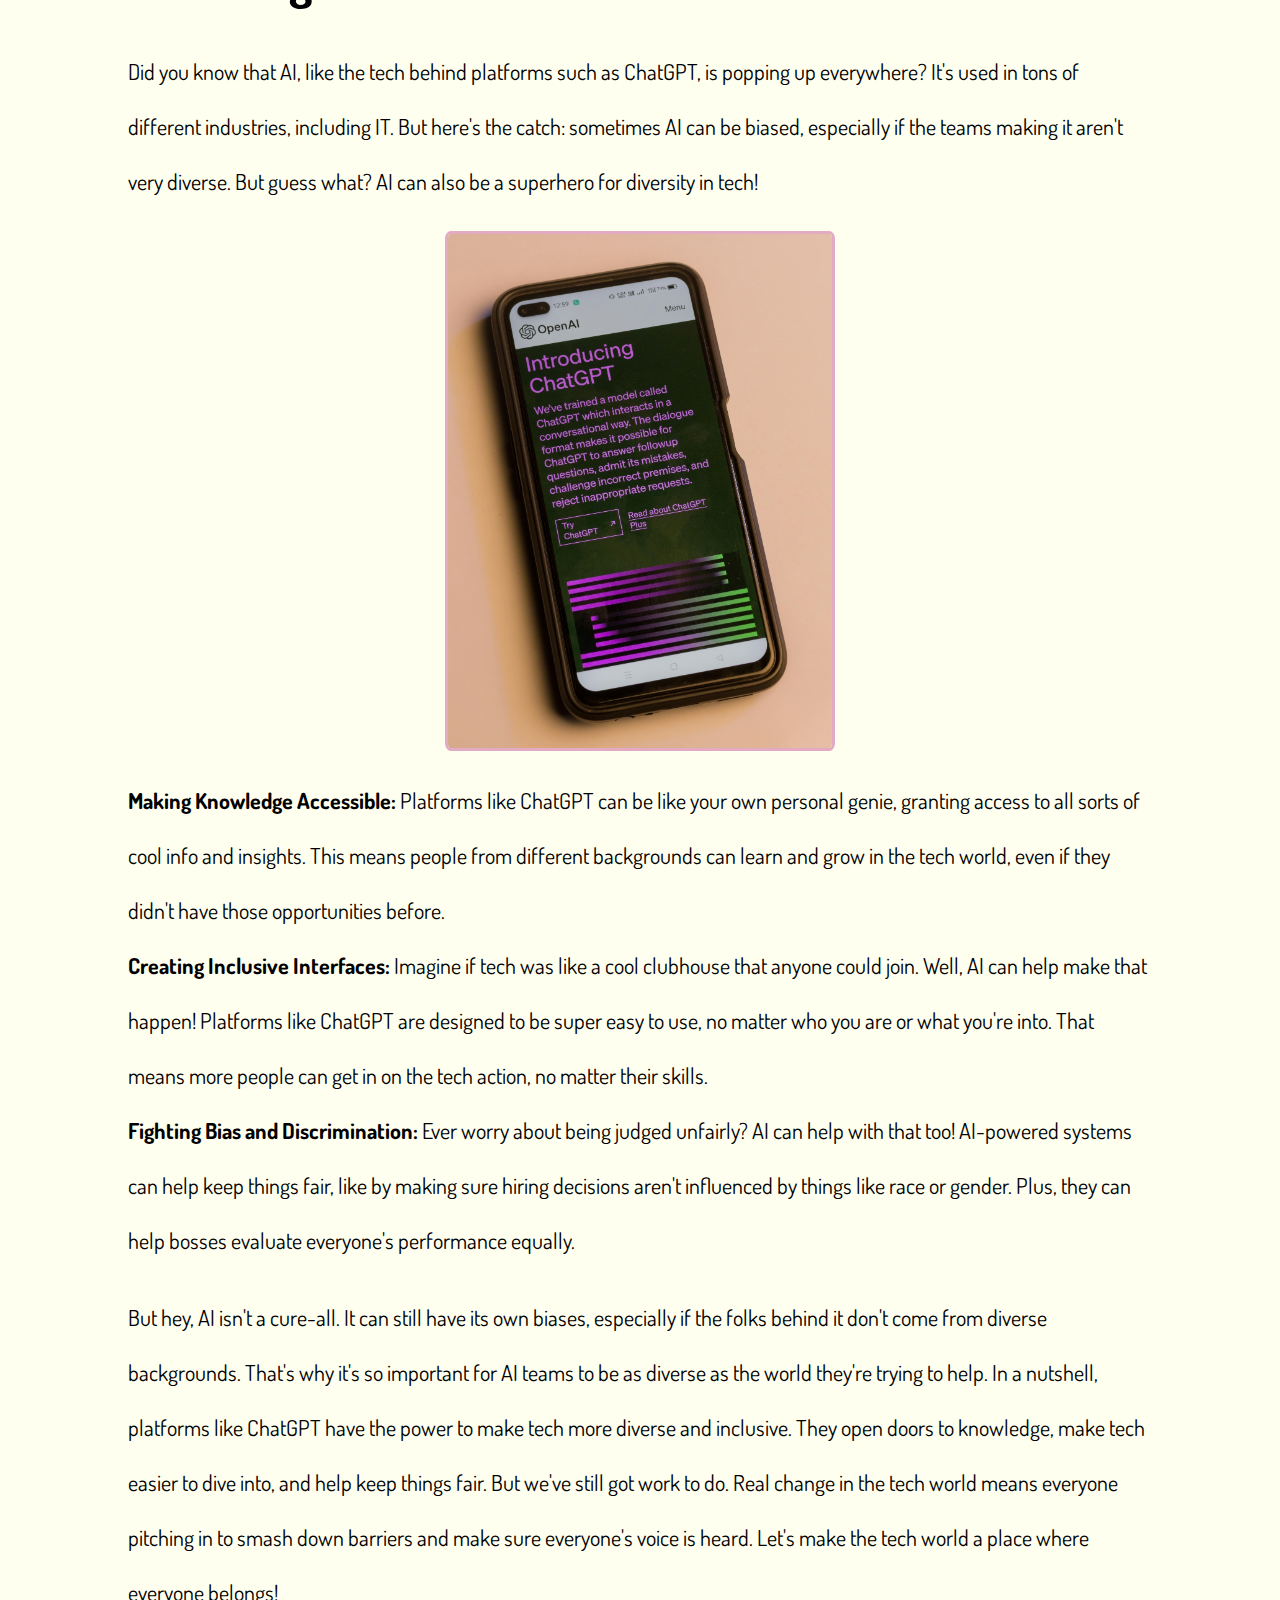
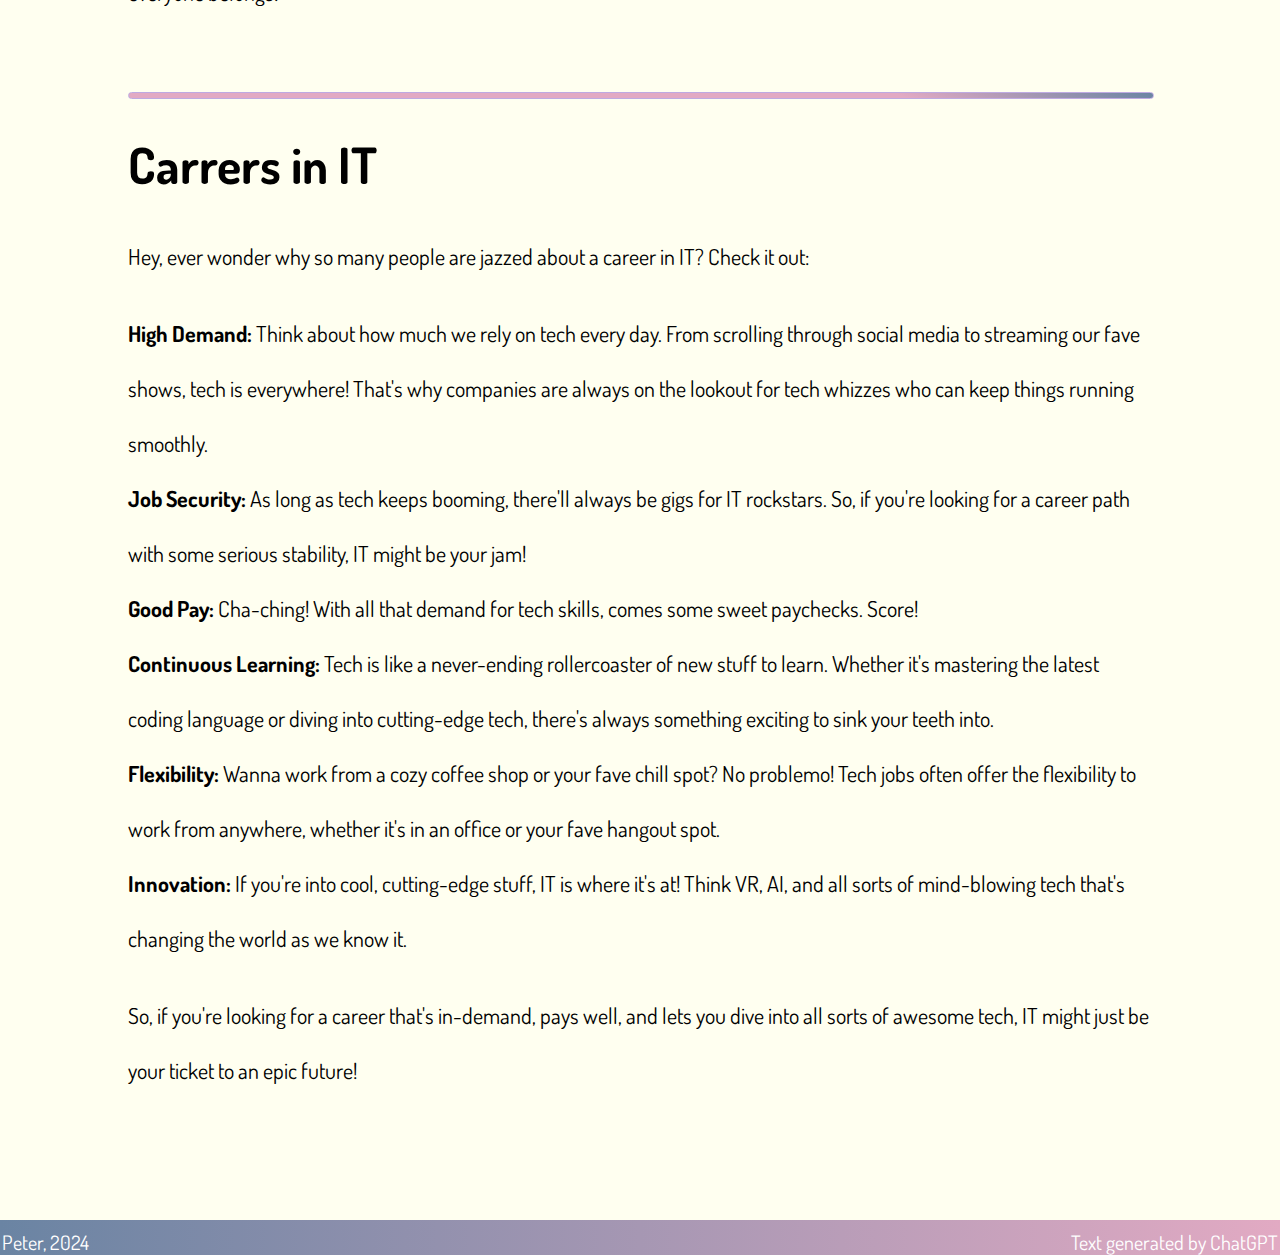
==== commit ca256de4: "Started merging css" ====
--- a/html/index.html
+++ b/html/index.html
@@ -33,7 +33,7 @@
             <h1>An Introduction to Diversity</h1>
             <p>Hey there, welcome to our spot on the web where we're diving deep into the issue of diversity in the IT world! 
             Over the past few years, information technology has exploded, becoming a major force driving innovation and change.</p> 
-            <img src="../images/diversity.webp" class="img1" alt="Typewriter with a piece of paper that has the word Diversity printed on it">
+            <img src="../images/diversity.webp" class="img img1" alt="Typewriter with a piece of paper that has the word Diversity printed on it">
             <p>
             But here's the thing: even though women and folks of color have been rocking it in IT, there's still a big lack of diversity in many areas. This lack of diversity isn't just a bummer for the individuals who aren't represented—it's a big deal for the whole industry. That's why our website is here! We're all about sharing info and resources on this super important topic. 
             </p>
@@ -43,12 +43,12 @@
         </div>  
         <div class="sepline"></div>
         <div class="p2">
-            <img src="../images/chat_gpt.webp" class="img2" alt="An image of a phone with the ChatGPT website open">
+            <img src="../images/chat_gpt.webp" class="img img2" alt="An image of a phone with the ChatGPT website open">
             <div class="p2text">
                 <h1>The Usage of AI</h1>
                 <p>Did you know that AI, like the tech behind platforms such as ChatGPT, is popping up everywhere? It's used in tons of different industries, including IT. But here's the catch: sometimes AI can be biased, especially if the teams making it aren't very diverse. But guess what? AI can also be a superhero for diversity in tech!
                 </p>
-                <img src="../images/chat_gpt.webp" class="img2text" alt="An image of a phone with the ChatGPT website open">
+                <img src="../images/chat_gpt.webp" class="img img2text" alt="An image of a phone with the ChatGPT website open">
                 <p>
                 <b>Making Knowledge Accessible:</b> Platforms like ChatGPT can be like your own personal genie, granting access to all sorts of cool info and insights. This means people from different backgrounds can learn and grow in the tech world, even if they didn't have those opportunities before.<br>
                 <b>Creating Inclusive Interfaces:</b> Imagine if tech was like a cool clubhouse that anyone could join. Well, AI can help make that happen! Platforms like ChatGPT are designed to be super easy to use, no matter who you are or what you're into. That means more people can get in on the tech action, no matter their skills.<br>
--- a/css/index.css
+++ b/css/index.css
@@ -24,6 +24,7 @@
 .hero-text {
     align-self: flex-end;
     margin-left: 15px;
+    margin-bottom: 10px;
     font-size: 75px;
     font-family: 'Dosis', sans-serif;
     color: white; 
@@ -67,14 +68,17 @@
     line-height: 2.5;
 }
 
-.img1 {
+.img {
     display: block;
     margin: 0 auto;
-    width: 60vw;
     border-width: 3px;
     border-style: solid;
     border-color: rgb(226,170,195);
     border-radius: 1.5%;
+}
+
+.img1 {
+    width: 60vw;
     @media (width < 1000px) {
         width: 80vw;
     }
@@ -87,15 +91,9 @@
 }
 
 .img2 {
-    background-size: cover;
     width: auto;
     height: 40vw;
     margin: auto 50px auto 0;
-    border-width: 3px;
-    border-style: solid;
-    border-color: rgb(226,170,195);
-    border-radius: 1.5%;
-    visibility: visible;
     @media (width < 1500px) {
         display: none;
     }
@@ -103,17 +101,26 @@
 
 .img2text {
     display: none;
-    margin: 0 auto;
     width: 30vw;
-    border-width: 3px;
-    border-style: solid;
-    border-color: rgb(226,170,195);
-    border-radius: 1.5%;
     @media (width < 1500px) {
         display: block;
     }
     @media (width < 1000px) {
         width: 50vw;
+    }
+}
+
+.img1.adv {
+    width: 40vw;
+    @media (width < 1000px) {
+        width: 60vw;
+    }
+}
+
+.img2.adv {
+    width: 50vw;
+    @media (width < 1000px) {
+        width: 70vw;
     }
 }
 
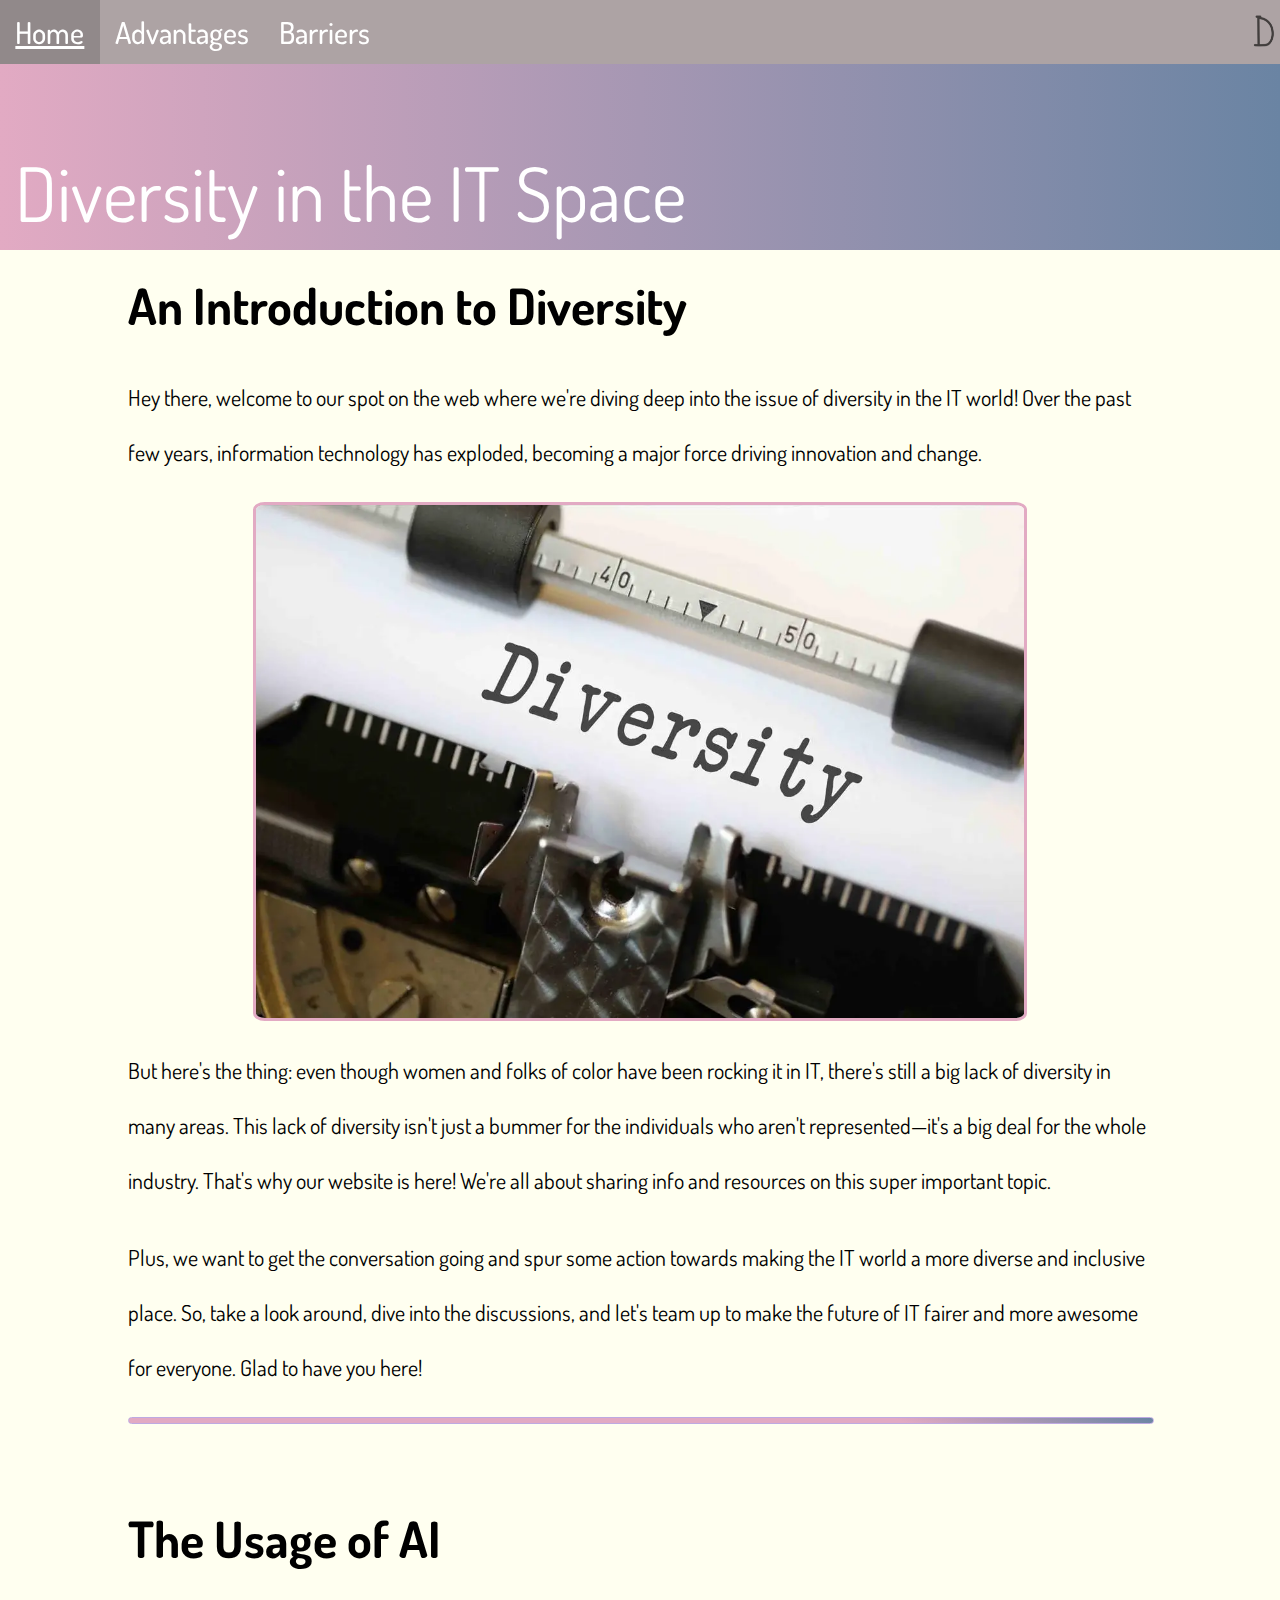
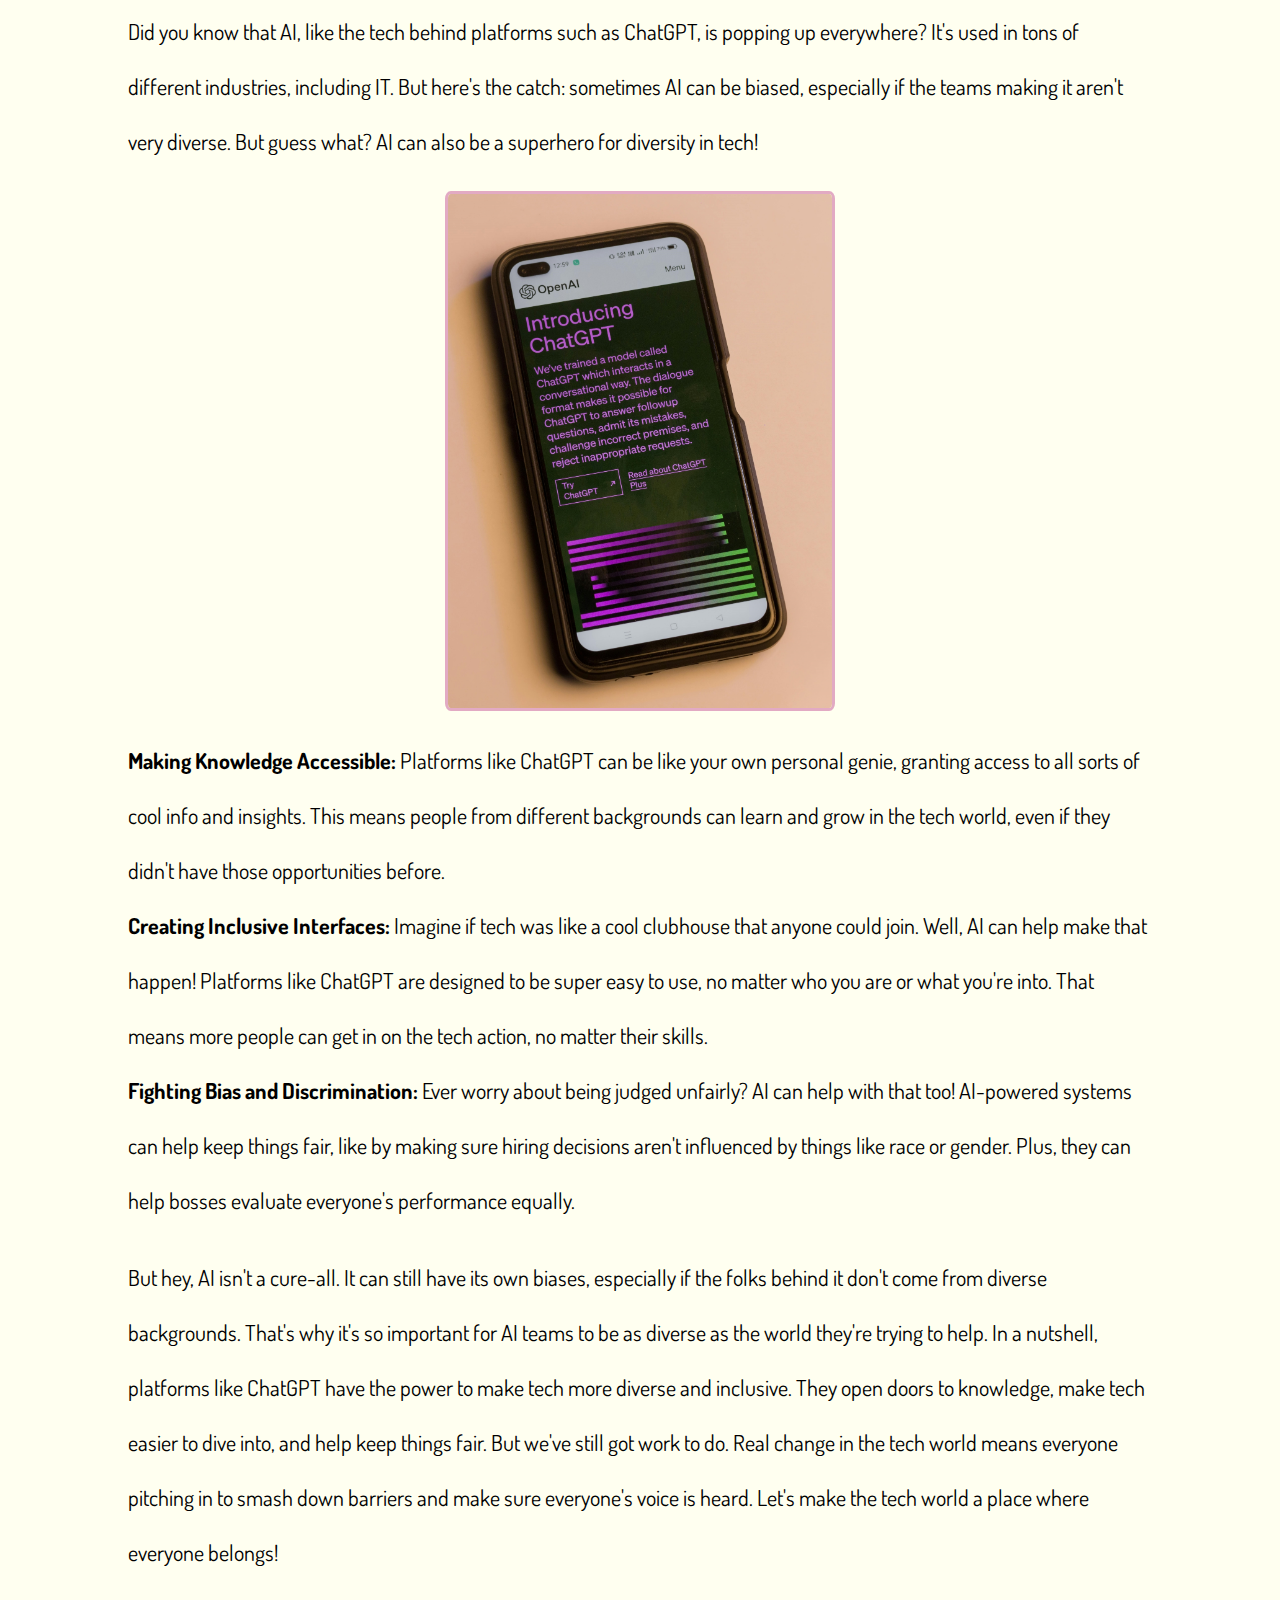
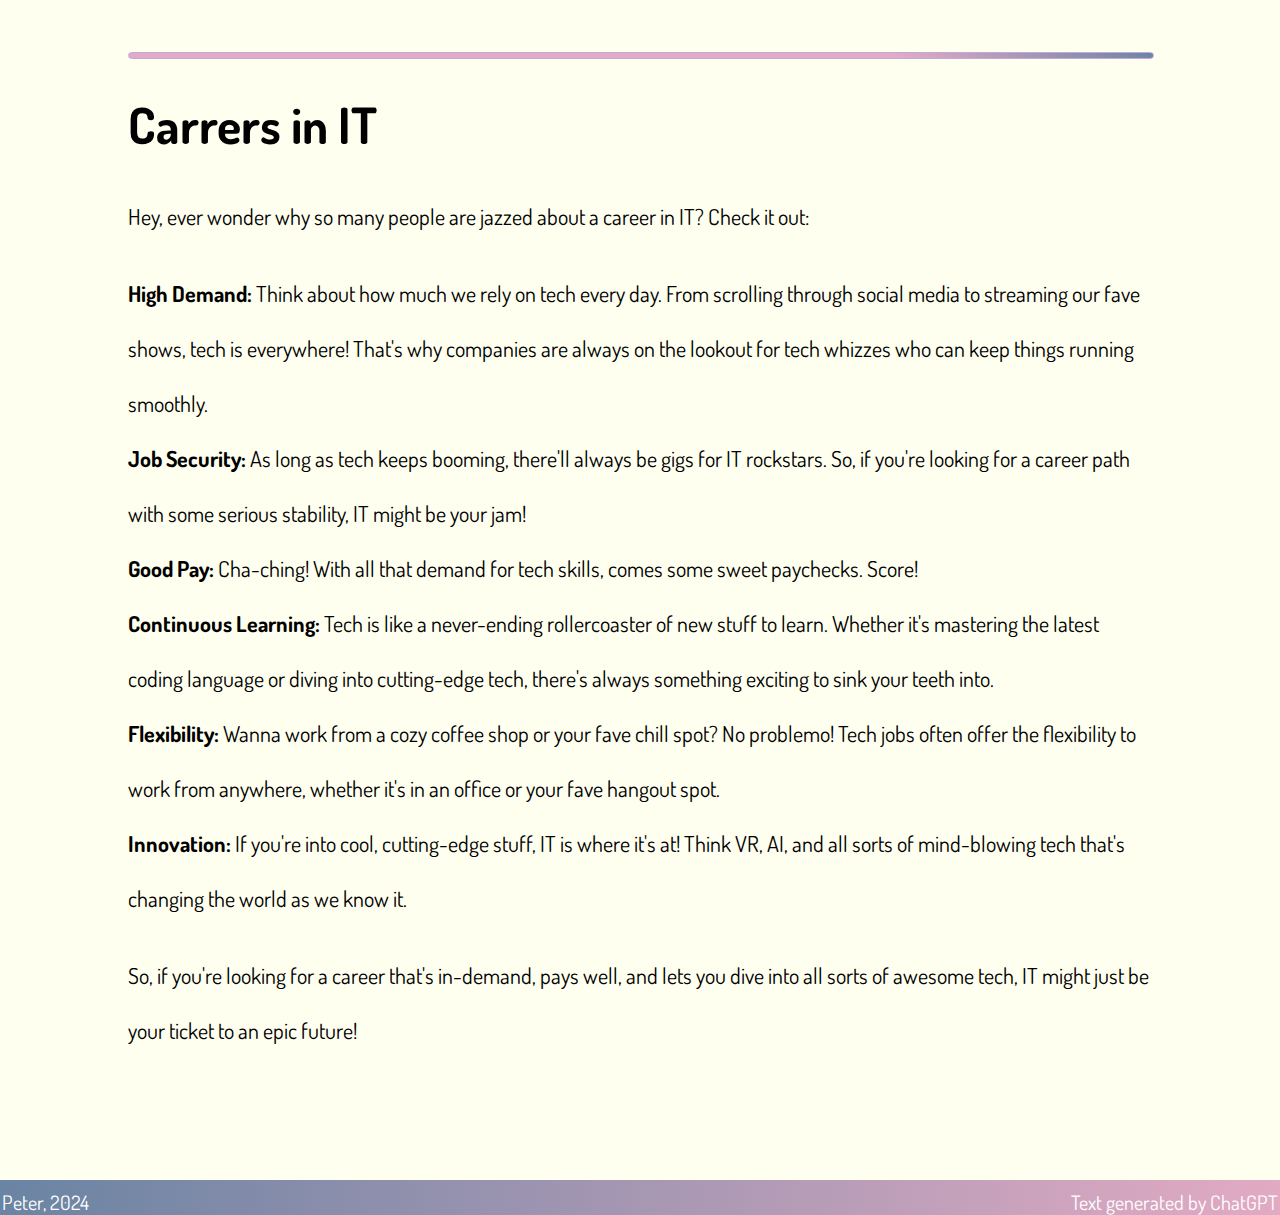
==== commit d229d10f: "Made margin of hero banner loook a bit better by decreasing margin bottom as well as making the home" ====
--- a/html/index.html
+++ b/html/index.html
@@ -8,7 +8,7 @@
     <link rel="stylesheet" href="https://cdnjs.cloudflare.com/ajax/libs/font-awesome/6.5.1/css/all.min.css">
     <link rel="stylesheet" href="https://cdnjs.cloudflare.com/ajax/libs/animate.css/4.1.1/animate.min.css">
     <link rel="stylesheet" href="../Lib/Hover-master/css/hover-min.css">
-    <link rel="stylesheet" href="../css/index.css">
+    <link rel="stylesheet" href="../css/main.css">
     <link rel="stylesheet" href="../css/navbar.css"> 
     <link rel="preconnect" href="https://fonts.googleapis.com">
     <link rel="preconnect" href="https://fonts.gstatic.com" crossorigin>
@@ -25,15 +25,15 @@
     </ul>
     <label for="open-nav" class="nav-btn"><i class="fa-solid fa-bars hamburger-icon"></i></label>
     <a href="#"><i class="fa-solid fa-arrows-up-to-line top-btn"></i></a>
-    <div class="hero">
-        <span class="hero-text">Diversity in the IT Space</span>
+    <div class="hero index">
+        <span class="hero-text index">Diversity in the IT Space</span>
     </div>
-    <div class="text">
-        <div class="intro">
+    <div class="text index">
+        <div class="intro index">
             <h1>An Introduction to Diversity</h1>
             <p>Hey there, welcome to our spot on the web where we're diving deep into the issue of diversity in the IT world! 
             Over the past few years, information technology has exploded, becoming a major force driving innovation and change.</p> 
-            <img src="../images/diversity.webp" class="img img1" alt="Typewriter with a piece of paper that has the word Diversity printed on it">
+            <img src="../images/diversity.webp" class="img img1 index" alt="Typewriter with a piece of paper that has the word Diversity printed on it">
             <p>
             But here's the thing: even though women and folks of color have been rocking it in IT, there's still a big lack of diversity in many areas. This lack of diversity isn't just a bummer for the individuals who aren't represented—it's a big deal for the whole industry. That's why our website is here! We're all about sharing info and resources on this super important topic. 
             </p>
@@ -42,13 +42,13 @@
             So, take a look around, dive into the discussions, and let's team up to make the future of IT fairer and more awesome for everyone. Glad to have you here!</p>
         </div>  
         <div class="sepline"></div>
-        <div class="p2">
-            <img src="../images/chat_gpt.webp" class="img img2" alt="An image of a phone with the ChatGPT website open">
-            <div class="p2text">
+        <div class="p2 index">
+            <img src="../images/chat_gpt.webp" class="img img2 index" alt="An image of a phone with the ChatGPT website open">
+            <div class="p2text index">
                 <h1>The Usage of AI</h1>
                 <p>Did you know that AI, like the tech behind platforms such as ChatGPT, is popping up everywhere? It's used in tons of different industries, including IT. But here's the catch: sometimes AI can be biased, especially if the teams making it aren't very diverse. But guess what? AI can also be a superhero for diversity in tech!
                 </p>
-                <img src="../images/chat_gpt.webp" class="img img2text" alt="An image of a phone with the ChatGPT website open">
+                <img src="../images/chat_gpt.webp" class="img img2text index" alt="An image of a phone with the ChatGPT website open">
                 <p>
                 <b>Making Knowledge Accessible:</b> Platforms like ChatGPT can be like your own personal genie, granting access to all sorts of cool info and insights. This means people from different backgrounds can learn and grow in the tech world, even if they didn't have those opportunities before.<br>
                 <b>Creating Inclusive Interfaces:</b> Imagine if tech was like a cool clubhouse that anyone could join. Well, AI can help make that happen! Platforms like ChatGPT are designed to be super easy to use, no matter who you are or what you're into. That means more people can get in on the tech action, no matter their skills.<br>
@@ -61,7 +61,7 @@
             </div>
         </div>
         <div class="sepline"></div>
-        <div class="p3">
+        <div class="p3 index">
             <h1>Carrers in IT</h1>
             <p>Hey, ever wonder why so many people are jazzed about a career in IT? Check it out:
             </p>
--- a/css/main.css
+++ b/css/main.css
@@ -0,0 +1,227 @@
+body, html {
+    margin: 0;
+    scroll-behavior: smooth;
+    overflow-x: hidden;
+    background-color: #FFFFF0;
+    @media (width >= 1000px) {
+        padding-top: 0;
+    }
+}
+
+/* Hero Banner */
+.hero {
+    display: flex;
+    width: 100%;
+    margin-bottom: -10px;
+    height: 250px;
+    background: rgb(226,170,195);
+    background: linear-gradient(90deg, rgba(226,170,195,1) 0%, rgba(106,132,163,1) 100%);
+    @media (width < 1000px) {
+        height: 150px;
+    }
+}
+
+.hero-text {
+    align-self: flex-end;
+    margin-left: 15px;
+    margin-bottom: 10px;
+    font-size: 75px;
+    font-family: 'Dosis', sans-serif;
+    color: white; 
+    @media (width < 1000px) {
+        font-size: 60px;
+    }
+}
+
+@media (width < 315px) {
+    .hero-text.index {
+        font-size: 45px;
+    }
+}
+/* Hero Banner */
+
+.text {
+    display: flex;
+    flex-direction: column;
+    margin-left: 10vw;
+    margin-right: 10vw;
+    @media (width < 1000px) {
+        margin-left: 5vw;
+        margin-right: 5vw;
+    }
+}
+
+.sepline {
+    width: 100%;
+    height: 5px;
+    background: rgb(226,170,195);
+    background: linear-gradient(20deg, rgba(226,170,195,1) 0%, rgba(226,170,195,1) 75%, rgba(106,132,163,1) 100%);
+    border-width: 1px;
+    border-style: solid;
+    border-color: rgb(190, 170, 226);
+    border-radius: 5px;
+}
+
+h1 {
+    font-size: 50px;
+    font-family: 'Dosis', sans-serif;
+    font-weight: 700;
+}
+
+p {
+    font-size: 22px;
+    font-family: 'Dosis', sans-serif;
+    line-height: 2.5;
+}
+
+.img {
+    display: block;
+    margin: 0 auto;
+    border-width: 3px;
+    border-style: solid;
+    border-color: rgb(226,170,195);
+    border-radius: 1.5%;
+}
+
+
+.p2.index, .intro.bar, .p2.bar{
+    display: flex;
+    flex-direction: row;
+    margin: 50px 0;
+}
+
+/* Index img */
+
+.img1.index {
+    width: 60vw;
+    @media (width < 1000px) {
+        width: 80vw;
+    }
+}
+
+.img2.index {
+    width: auto;
+    height: 40vw;
+    margin: auto 50px auto 0;
+    @media (width < 1500px) {
+        display: none;
+    }
+}
+
+.img2text.index {
+    display: none;
+    width: 30vw;
+    @media (width < 1500px) {
+        display: block;
+    }
+    @media (width < 1000px) {
+        width: 50vw;
+    }
+}
+
+/* Advantages img */
+
+.img1.adv {
+    width: 40vw;
+    @media (width < 1000px) {
+        width: 60vw;
+    }
+}
+
+.img2.adv {
+    width: 50vw;
+    @media (width < 1000px) {
+        width: 70vw;
+    }
+}
+
+/* Barriers img */
+
+.img1.bar {
+    background-size: cover;
+    width: auto;
+    height: 30vw;
+    margin: auto 50px auto 0;
+    visibility: visible;
+    @media (width < 1500px) {
+        display: none;
+    }
+}
+
+.img1text.bar {
+    display: none;
+    margin: 0 auto;
+    width: 40vw;
+    @media (width < 1500px) {
+        display: block;
+    }
+    @media (width < 1000px) {
+        width: 60vw;
+    }
+}
+
+.img2.bar {
+    background-size: cover;
+    height: 30vw;
+    margin: auto 0 auto 50px;
+    @media (width < 1500px) {
+        display: none;
+    }
+}
+
+.img2text.bar {
+    display: none;
+    margin: 0 auto;
+    width: 40vw;
+    @media (width < 1500px) {
+        display: block;
+    }
+    @media (width < 1000px) {
+        width: 60vw;
+    }
+}
+
+
+/* Top Button */
+.top-btn {
+    display: block;
+    position: fixed;
+    color: rgb(126, 124, 124);
+    font-size: 30px;
+    right: 0;
+    bottom: 0;
+    opacity: 0;
+    margin-bottom: 20px;
+    margin-right: 20px;
+    pointer-events: none;
+    transition: opacity 0.2s ease;
+}
+/* Top Button */
+
+/* Footer */
+.footer {
+    display: flex;
+    bottom: 0;
+    margin-top: 100px;
+    width: 100%;
+    height: 35px;
+    background: rgb(226,170,195);
+    background: linear-gradient(270deg, rgba(226,170,195,1) 0%, rgba(106,132,163,1) 100%);
+    @media (width < 1000px) {
+        height: 30px;
+    } 
+}
+
+.footertxt {
+    align-self: flex-end;
+    color: white;
+    margin-left: 2px;
+    font-size: 20px;
+    font-family: 'Dosis', sans-serif;
+}
+
+.footertxt:nth-child(2) {
+    margin-left: auto;
+    margin-right: 2px;
+}
+/* Footer */